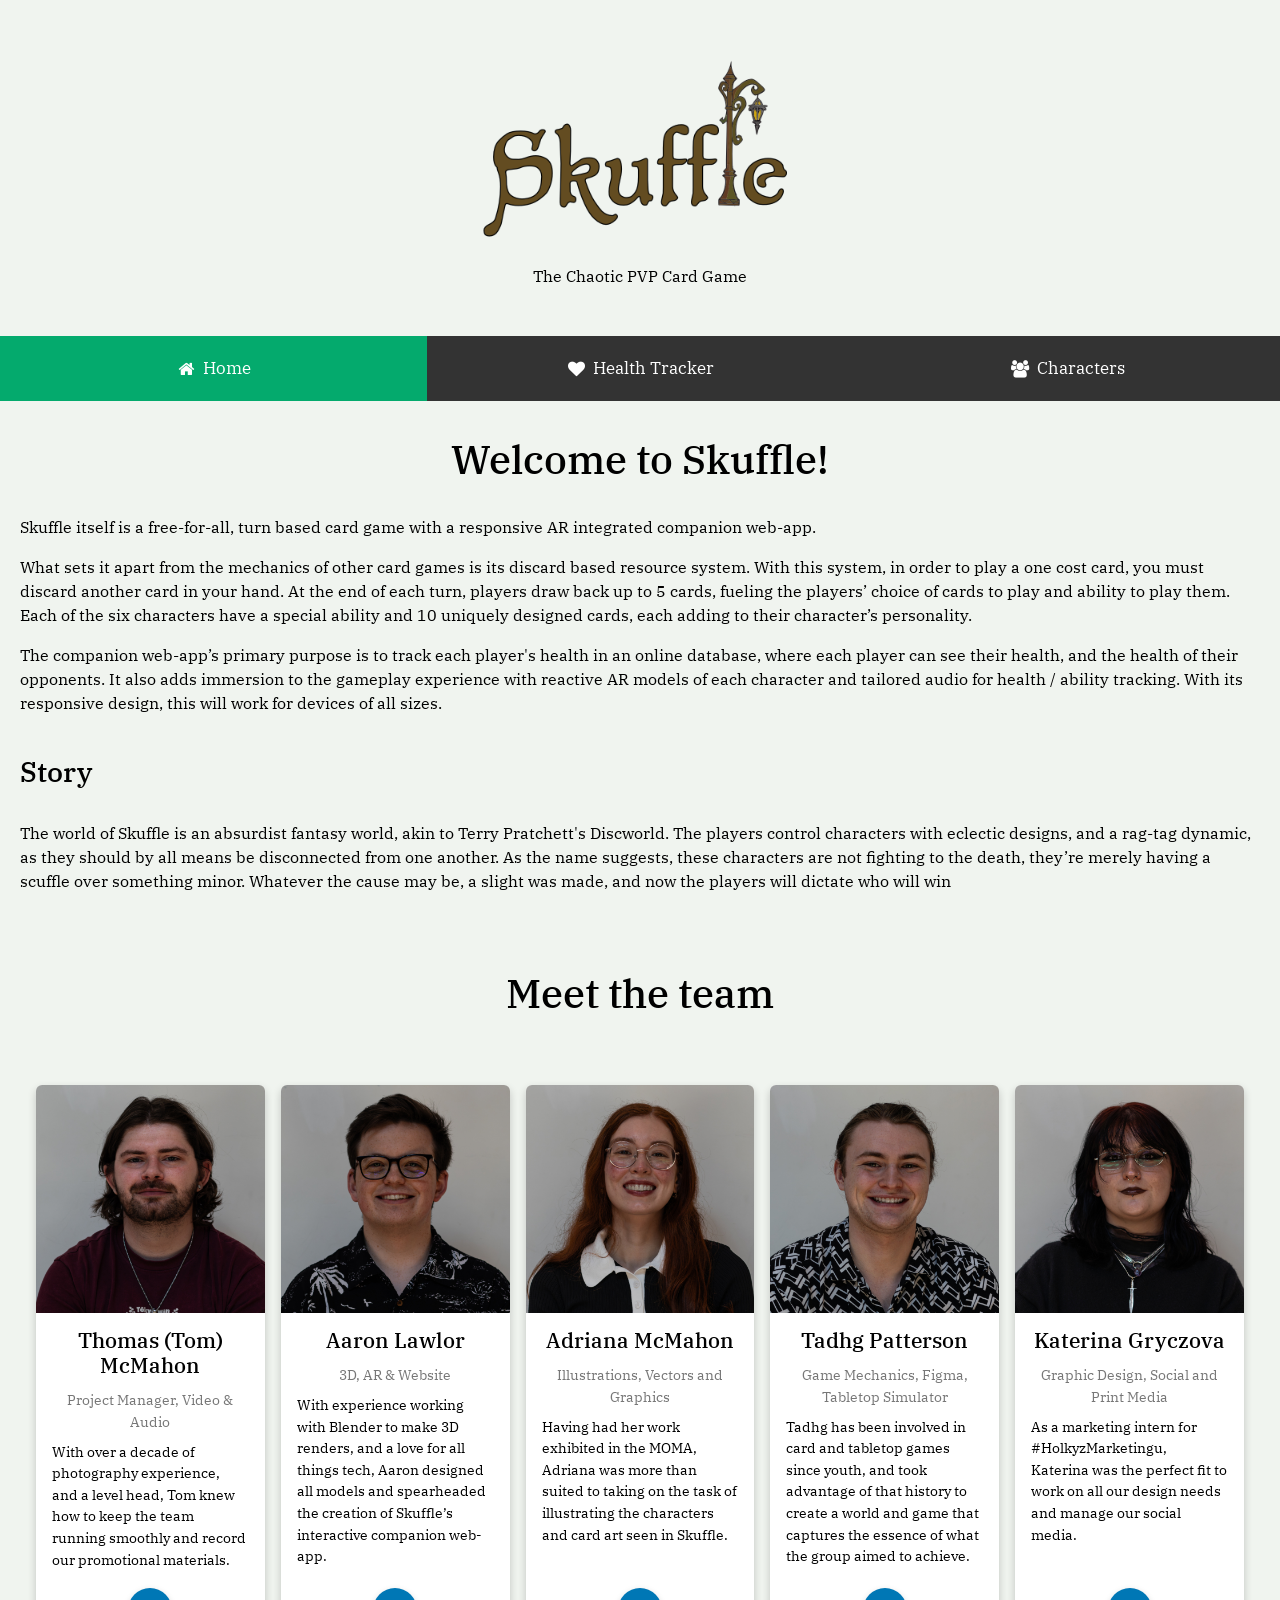
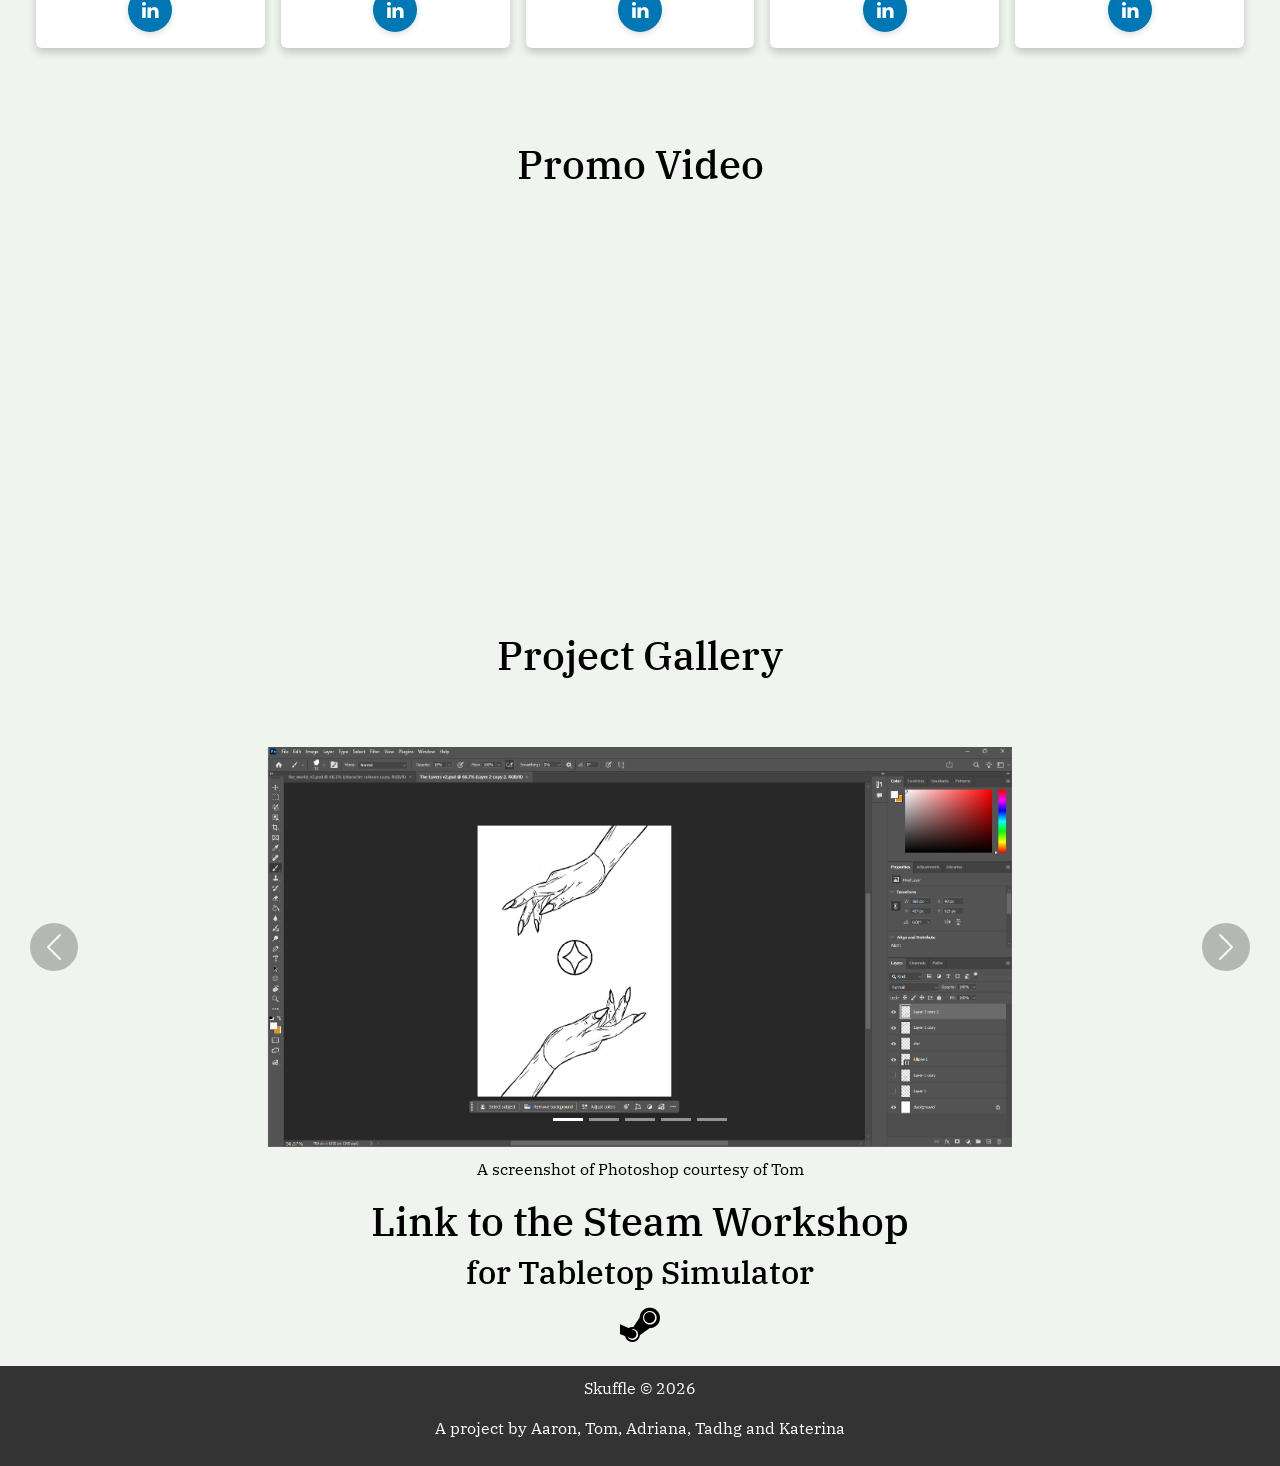
==== index.html @ 64c3c961 "Add files via upload fixed headshots url" ====
<!DOCTYPE html>
<html lang="en">
<head>
    <!-- Basic page setup and mobile responsiveness -->
    <meta charset="UTF-8">
    <meta name="viewport" content="width=device-width, initial-scale=1.0">
    <meta name="description" content="Skuffle is a chaotic PvP card game with AR integration and unique discard-based mechanics.">
    
    <title>Skuffle</title>
    
    <!-- Bootstrap CSS and JavaScript for layout, responsiveness, and carousel functionality -->
    <link href="https://cdn.jsdelivr.net/npm/bootstrap@5.3.3/dist/css/bootstrap.min.css" rel="stylesheet">
    <script src="https://cdn.jsdelivr.net/npm/bootstrap@5.3.3/dist/js/bootstrap.bundle.min.js"></script>

    <!-- Google Font used for the site -->
    <link href="https://fonts.googleapis.com/css2?family=IBM+Plex+Serif:ital,wght@0,100;0,200;0,300;0,400;0,500;0,600;0,700;1,100;1,200;1,300;1,400;1,500;1,600;1,700&display=swap" rel="stylesheet">
    
    <!-- Font Awesome icons used in the navigation and LinkedIn buttons -->
    <link rel="stylesheet" href="https://cdnjs.cloudflare.com/ajax/libs/font-awesome/4.7.0/css/font-awesome.min.css">

    <!-- Main custom stylesheet -->
    <link rel="stylesheet" href="style.css">

    <!-- Favicon and app icons -->
    <link rel="apple-touch-icon" sizes="180x180" href="/favicon/apple-touch-icon.png">
    <link rel="icon" type="image/png" sizes="32x32" href="/favicon/favicon-32x32.png">
    <link rel="icon" type="image/png" sizes="16x16" href="/favicon/favicon-16x16.png">
    <link rel="manifest" href="/site.webmanifest">
    
    <!-- This makes every link open in a new tab -->
    <base target="_blank">
</head>

<body>
    <!-- Header section containing the Skuffle logo and tagline -->
    <header class="py-5 header-bg text-black">
        <div class="container d-flex flex-column align-items-center text-center">
                <img src="img/LogoLowRes.png" alt="Skuffle logo" class="header-logo mb-3">
                    <p class="mb-0">The Chaotic PVP Card Game</p>
        </div>
    </header>

    <!-- Main navigation bar linking to the key pages of the site -->
    <div class="navbar">
        <a class="active" href="index.html" target="_self"><i class="fa fa-fw fa-home"></i><span class="nav-text"> Home</span></a>
        <a href="tracker.html" target="_self"><i class="fa fa-fw fa-heart"></i><span class="nav-text"> Health Tracker</span></a>
        <a href="characters.html" target="_self"><i class="fa fa-fw fa-users"></i><span class="nav-text"> Characters</span></a>
    </div>

<!-- Main page content wrapper -->
<div class="padd">
    <br>
    <h1 style="text-align: center;">Welcome to Skuffle!</h1>
<br>

<p>Skuffle itself is a free-for-all, turn based card game with a responsive AR integrated companion web-app.</p>
<p>What sets it apart from the mechanics of other card games is its discard based resource system. With this system, in order to play a one cost card, you must discard another card in your hand. At the end of each turn, players draw back up to 5 cards, fueling the players’ choice of cards to play and ability to play them. Each of the six characters have a special ability and 10 uniquely designed cards, each adding to their character’s personality.</p>
<p>The companion web-app’s primary purpose is to track each player's health in an online database, where each player can see their health, and the health of their opponents. It also adds immersion to the gameplay experience with reactive AR models of each character and tailored audio for health / ability tracking. With its responsive design, this will work for devices of all sizes.</p>
<br>
<h3>Story</h3><br>

<p>The world of Skuffle is an absurdist fantasy world, akin to Terry Pratchett's Discworld. 
The players control characters with eclectic designs, and a rag-tag dynamic, as they should by all means be disconnected from one another. As the name suggests, these characters are not fighting to the death, they’re merely having a scuffle over something minor. Whatever the cause may be, a slight was made, and now the players will dictate who will win
</p>

<div class="spacer_box"></div>

<!-- Meet the team section -->
<h1 style="text-align: center;">Meet the team</h1>

<div class="spacer_box"></div>

<div class="team-grid">
            <div class="cardteam">
                <img src="img/TomNew.jpg" alt="Photo of Tom">
                <div class="containerteam">
                    <h2>Thomas (Tom) McMahon</h2>
                    <p class="titleteam">Project Manager, Video & Audio</p>
                    <p class="team-description">With over a decade of photography experience, and a level head, Tom knew how to keep the team running smoothly and record our promotional materials.</p>
                    <div class="button-wrapper"><a href="https://www.linkedin.com/in/thomas-mcmahon-54738535b/" class="buttonteam" target="_blank" rel="noopener noreferrer"><i class="fa fa-linkedin"></i></a></div>                    
                </div>
            </div>

                <div class="cardteam">
                    <img src="img/AaronNew.jpg" alt="Photo of Aaron">
                    <div class="containerteam">
                        <h2>Aaron Lawlor</h2>
                        <p class="titleteam">3D, AR & Website</p>
                        <p class="team-description">With experience working with Blender to make 3D renders, and a love for all things tech, Aaron designed all models and spearheaded the creation of Skuffle’s interactive companion web-app.</p>
                        <div class="button-wrapper"><a href="https://www.linkedin.com/in/aaronlawlor/" class="buttonteam" target="_blank" rel="noopener noreferrer"><i class="fa fa-linkedin"></i></a></div>
                    </div>
                </div>

                <div class="cardteam">
                    <img src="img/AdrianaNew.jpg" alt="Photo of Adriana">
                    <div class="containerteam">
                        <h2>Adriana McMahon</h2>
                        <p class="titleteam">Illustrations, Vectors and Graphics</p>
                        <p class="team-description">Having had her work exhibited in the MOMA, Adriana was more than suited to taking on the task of illustrating the characters and card art seen in Skuffle.</p>
                        <div class="button-wrapper"><a href="https://www.linkedin.com/in/adriana-mcmahon-b2a321309/" class="buttonteam" target="_blank" rel="noopener noreferrer"><i class="fa fa-linkedin"></i></a></div>
                    </div>
                </div>

                    <div class="cardteam">
                        <img src="img/TadhgNew.jpg" alt="Photo of Tadhg">
                        <div class="containerteam">
                            <h2>Tadhg Patterson</h2>
                            <p class="titleteam">Game Mechanics, Figma, Tabletop Simulator</p>
                            <p class="team-description">Tadhg has been involved in card and tabletop games since youth, and took advantage of that history to create a world and game that captures the essence of what the group aimed to achieve.</p>
                            <div class="button-wrapper"><a href="https://www.linkedin.com/in/tadhg-patterson/" class="buttonteam" target="_blank" rel="noopener noreferrer"><i class="fa fa-linkedin"></i></a></div>        
                        </div>
                    </div>

                    <div class="cardteam">
                        <img src="img/KaterinaNew.jpg" alt="Photo of Katerina">
                        <div class="containerteam">
                            <h2>Katerina Gryczova</h2>
                            <p class="titleteam">Graphic Design, Social and Print Media</p>
                            <p class="team-description">As a marketing intern for #HolkyzMarketingu, Katerina was the perfect fit to work on all our design needs and manage our social media.</p>
                            <div class="button-wrapper"><a href="https://www.linkedin.com/in/katerinagryczova/" class="buttonteam" target="_blank" rel="noopener noreferrer"><i class="fa fa-linkedin"></i></a></div>    
                        </div>
                    </div>
                </div>
<div class="spacer_box"></div>
<h1 style="text-align: center;">Promo Video</h1>
<div class="spacer_box"></div>
<div class="video-wrapper">
    <iframe width="560" height="315" src="https://www.youtube.com/embed/u8B0Y6fZVw0?si=rB5fJbV__n7fFf4j" 
        title="YouTube video player" frameborder="0" 
        allow="accelerometer; autoplay; clipboard-write; encrypted-media; gyroscope; picture-in-picture; web-share" 
        referrerpolicy="strict-origin-when-cross-origin" allowfullscreen>
    </iframe>
</div>
<div class="spacer_box"></div>
<h1 style="text-align: center;">Project Gallery</h1>
<div class="spacer_box"></div>

<div id="demo" class="carousel slide" data-bs-ride="carousel">

    <div class="carousel-indicators">
        <button type="button" data-bs-target="#demo" data-bs-slide-to="0" class="active"></button>
        <button type="button" data-bs-target="#demo" data-bs-slide-to="1"></button>
        <button type="button" data-bs-target="#demo" data-bs-slide-to="2"></button>
        <button type="button" data-bs-target="#demo" data-bs-slide-to="3"></button>
        <button type="button" data-bs-target="#demo" data-bs-slide-to="4"></button>
    </div>

    <div class="carousel-inner">
        <div class="carousel-item active" data-caption="A screenshot of Photoshop courtesy of Tom">
            <img src="img/PhotoshopTom.png" alt="A screenshot of Photoshop courtesy of Tom" class="d-block w-100">
        </div>
    <div class="carousel-item" data-caption="A screenshot of Krita, the digital art software used by Adriana">
            <img src="img/KritaScreenshot.png" alt="A screenshot of Krita, the digital art software used by Adriana" class="d-block w-100">
        </div>
    <div class="carousel-item" data-caption="A screenshot of the Cowboy Blender model from Aaron">
            <img src="img/BlenderCowboy.png" alt="A screenshot of the Cowboy Blender model from Aaron" class="d-block w-100">
        </div>
    <div class="carousel-item" data-caption="A screenshot of Adobe Illustrator with some of Katerinas work">
        <img src="img/KaterinaIllustrator.png" alt="A screenshot of Adobe Illustrator with some of Katerinas work" class="d-block w-100">
    </div>
    <div class="carousel-item" data-caption="A screenshot of TableTop Simulator, the digital space for our card game. Tadhg">
        <img src="img/TableTopSim.png" alt="A screenshot of TableTop Simulator, the digital space for our card game. Tadhg" class="d-block w-100">
    </div>
</div>
<button class="carousel-control-prev" type="button" data-bs-target="#demo" data-bs-slide="prev">
    <span class="carousel-control-prev-icon"></span>
</button>
<button class="carousel-control-next" type="button" data-bs-target="#demo" data-bs-slide="next">
    <span class="carousel-control-next-icon"></span>
</button>
</div>
<p id="carousel-caption" style="text-align: center; margin-top: 10px;">A screenshot of Photoshop courtesy of Tom</p>

<h1 style="text-align: center;">Link to the Steam Workshop</h1>
<h2 style="text-align: center;">for Tabletop Simulator</h2>
<h1 style="text-align: center;"><a class="steam-link" href="https://steamcommunity.com/sharedfiles/filedetails/?id=3722144191" target="_blank" rel="noopener noreferrer"><i class="fa fa-steam" aria-hidden="true"></i></a></h1>
</div>

    <div class="footer_block">
        <p class="text-center" id="current_year"></p>
        <p class="text-center">A project by Aaron, Tom, Adriana, Tadhg and Katerina</p>
        </div>

 <script>
    // Automatically update copyright year
    document.getElementById("current_year").textContent =
    `Skuffle © ${new Date().getFullYear()}`;
        
        // Gets the Bootstrap carousel and the seperate caption paragraph underneath it 
        const carouselEl = document.getElementById('demo');
        const captionEl = document.getElementById('carousel-caption');

        // When carousel moves to a new slide, update caption text using the custom data-caption value from the incoming slide
        carouselEl.addEventListener('slide.bs.carousel', function (e) {
            const incoming = e.relatedTarget;
            captionEl.textContent = incoming.dataset.caption;
        });
    </script>
</body>
</html>
---- style.css ----
/*=====================
    Base & Body
    ===================== */
*,
*:before,
*:after {
  box-sizing: border-box;
}

/* Main body styling */
body {
  font-family: "IBM Plex Serif", serif;
  max-width: 100%;
  color: black;
  background-color: #f0f4ef;
  margin: 0;
  padding: 0;
}

/*=====================
    Header
    ===================== */

.header-bg {
  background-color: #f0f4ef;
}

.header-logo {
  max-height: 200px;
  width: auto;
  max-width: 100%;
}

/*=====================
      Navbar - Responsive
      ===================== */

.navbar {
  display: flex;
  width: 100%;
  background-color: #333333;
  padding: 0;
}

.navbar a {
  flex: 1;
  color: white;
  text-decoration: none;
  font-size: 17px;
  text-align: center;

  display: flex;
  align-items: center;
  justify-content: center;
  gap: 6px;

  min-height: 65px;
  padding: 0;
  transition: background-color 0.3s ease;
}

.navbar a:hover {
  background-color: #111111;
}

.navbar a.active {
  background-color: #04aa6d;
}

@media screen and (max-width: 500px) {
  .navbar a {
    flex: 1;
    display: flex;
    width: auto;
    padding: 0;
    font-size: 20px;
  }
  .navbar a .nav-text {
    display: none;
  }
}

/* =====================
    Image Gallery
    ===================== */
.carousel-item img {
  width: 100%;
  height: 400px;
  object-fit: contain;
}

.carousel-control-prev,
.carousel-control-next {
  width: 48px;
  height: 48px;
  top: 50%;
  transform: translateY(-50%);
  background-color: rgba(0, 0, 0, 0.5);
  border-radius: 50%;
}

.carousel-control-prev {
  left: 10px;
}

.carousel-control-next {
  right: 10px;
}

.spacer_box {
  width: 100%;
  height: 60px;
}

/* =====================
  Team Grid — Responsive
  ===================== */
.team-grid {
  display: grid;
  grid-template-columns: repeat(5, 1fr);
  gap: 16px;
  padding: 0 16px 32px;
}

@media screen and (max-width: 1100px) {
  .team-grid {
    grid-template-columns: repeat(3, 1fr);
  }
}

@media screen and (max-width: 700px) {
  .team-grid {
    grid-template-columns: repeat(2, 1fr);
  }
}

@media screen and (max-width: 480px) {
  .team-grid {
    grid-template-columns: 1fr;
  }
}

.cardteam {
  display: flex;
  flex-direction: column;

  background-color: #fff;
  border-radius: 6px;
  overflow: hidden;
  box-shadow: 0 4px 8px rgba(0, 0, 0, 0.2);
}

.cardteam:hover {
    transform: scale(1.02);
    transition: 0.5s;
}

.cardteam img {
  width: 100%;
  aspect-ratio: 1 / 1;
  object-fit: cover;
  display: block;
}

.containerteam {
  display: flex;
  flex-direction: column;
  flex-grow: 1;

  padding: 16px;
  text-align: center; /* keep names centered */
}

.containerteam h2 {
  font-size: clamp(1.1rem, 2vw, 1.3rem);
  margin-bottom: 6px;
  line-height: 1.2;
}

.titleteam {
  color: #777;
  font-size: 0.85rem;
  margin-bottom: 10px;
}

/* main description text */
.containerteam p {
  font-size: 0.9rem;
  line-height: 1.5;
  margin: 4px 0;
}

/* make description easier to read */
.containerteam p:nth-of-type(2),
.containerteam p:nth-of-type(3) {
  text-align: left;
}

.button-wrapper {
  margin-top: auto;
  padding-top: 14px;
  display: flex;
  justify-content: center;
}

.buttonteam {
  display: inline-flex;
  align-items: center;
  justify-content: center;

  width: 44px;
  height: 44px;
  padding: 0;

  background-color: #0077b5;
  color: white;
  text-decoration: none;
  border-radius: 50%;

  font-size: 1.2rem;
  transition: all 0.2s ease;
  box-shadow: 0 2px 6px rgba(0, 0, 0, 0.15);
}

.buttonteam:hover {
  background-color: #005582;
  color: white;
  transform: translateY(-2px);
  box-shadow: 0 4px 10px rgba(0, 0, 0, 0.2);
}

.buttonteam:active {
  transform: translateY(0);
  box-shadow: 0 2px 6px rgba(0, 0, 0, 0.15);
}

.buttonteam i {
  line-height: 1;
}
/*=====================
      Health Tracker Controls
      ===================== */
/*Player card styling*/
.player {
  border: 1px solid #ccc;
  padding: 15px;
  margin: 10px 20px;
  border-radius: 5px;
}
/*Container for health +HP Value-*/
.health-control {
  display: flex;
  align-items: center;
  gap: 15px;
  margin-top: 10px;
}
.special-control {
  display: flex;
  align-items: center;
  gap: 10px;
  margin-top: 10px;
}
.special-label {
  font-weight: bold;
}
.special-value {
  min-width: 30px;
  text-align: center;
  font-size: 18px;
}
.toggle-button {
  padding: 5px 15px;
  min-width: 100px;
}
/*Styling for + and -*/
button {
  width: 40px;
  height: 40px;
  font-size: 20px;
  cursor: pointer; /*show pointer cursor on hover*/
  font-weight: bold;
}
button:disabled {
  opacity: 0.4;
  cursor: not-allowed;
}
/*health number display*/
.health-value {
  font-size: 24px;
  font-weight: bold;
  min-width: 50px;
  text-align: center;
}
/*Text input for player name*/
input {
  padding: 12px 15px;
  font-size: 18px;
  border-radius: 4px;
  border: 1px solid #ccc;
  width: 250px; /* fixed width, change later for mobile */
}
.button-group {
  margin-top: 10px;
  display: flex;
  gap: 10px; /*space between buttons*/
}
/*The Add Player button*/
#add-player {
  padding: 12px 24px;
  font-size: 18px;
  background-color: darkgreen;
  color: white;
  border: none;
  cursor: pointer;
  border-radius: 4px;
  font-weight: 600;
  white-space: nowrap; /* prevent text from wrapping */
  margin: 0; /* reset default margin */
  width: 200px;
}
#ar {
  padding: 12px 24px;
  font-size: 18px;
  background-color: rgb(4, 175, 188);
  color: white;
  border: none;
  cursor: pointer;
  border-radius: 4px;
  font-weight: 600;
  white-space: nowrap; /* prevent text from wrapping */
  margin: 0; /* reset default margin */
  width: 200px;
}
#clear-all {
  padding: 12px 24px;
  font-size: 18px;
  background-color: #dc3545;
  color: white;
  border: none;
  cursor: pointer;
  border-radius: 4px;
  font-weight: 600;
  white-space: nowrap; /* prevent text from wrapping */
  margin: 0;
  width: 200px;
}
#clear-all:hover {
  background-color: #c82333;
}
/* Dropdown container */
.dropbtn {
  padding: 12px 24px;
  font-size: 18px;
  background-color: #007bff;
  color: white;
  border: none;
  cursor: pointer;
  border-radius: 4px;
  font-weight: 600;
  white-space: nowrap; /* prevent text from wrapping */
  margin: 0;
  width: 200px;
}
.dropdown {
  position: relative;
  display: inline-block;
}
.dropdown-content {
  display: none;
  position: absolute;
  background-color: #f9f9f9;
  min-width: 200px;
  box-shadow: 0px 8px 16px 0px rgba(0, 0, 0, 0.2);
  z-index: 1;
}
.dropdown-content a {
  color: black;
  padding: 12px 16px;
  text-decoration: none;
  display: block;
}
.dropdown-content a:hover {
  background-color: #f1f1f1;
}
.dropdown:hover .dropdown-content {
  display: block;
}
.dropdown:hover .dropbtn {
  background-color: #0056b3;
}

/* *, *:before, *:after {
    box-sizing: inherit;
  } */

.padd {
  padding: 10px 20px;
}

.video-wrapper {
  position: relative;
  width: 100%;
  max-width: 560px;
  margin: 0 auto;
  padding-bottom: min(315px, 56.25%);
  height: 0;
}

.video-wrapper iframe {
  position: absolute;
  top: 0;
  left: 0;
  width: 100%;
  height: 100%;
}
/*=====================
      Characters Page
      ===================== */
.character-layout {
  display: grid;
  grid-template-columns: 1fr 1fr;
  gap: 1.5rem;
  align-items: start;
  margin-top: 1.5rem;
}

.model-panel {
  display: flex;
  flex-direction: column;
  gap: 10px;
}

.model-panel iframe {
  width: 100%;
  aspect-ratio: 3 / 4;
  border: none;
  border-radius: 6px;
  display: block;
  height: 500px;
}
.char-stats {
  padding-left: 1.2rem;
  line-height: 1.8;
}
.ar-btn {
  display: inline-block;
  text-align: center;
  padding: 12px 24px;
  font-size: 18px;
  background-color: rgb(4, 175, 188);
  color: white;
  text-decoration: none;
  border-radius: 8px;
  font-weight: 700;
}

.ar-btn:hover {
  background-color: rgb(3, 140, 158);
}

.bio-panel {
  display: flex;
  flex-direction: column;
  gap: 1rem;
}

/* Gallery Nav */
.gallery-nav {
  display: flex;
  align-items: center;
  justify-content: space-between;
  margin-top: 1.5rem;
  padding-top: 1rem;
  border-top: 1px solid #ccc;
}

#dot-nav {
  display: flex;
  gap: 8px;
}

.dot {
  width: 10px;
  height: 10px;
  border-radius: 50%;
  background: #ccc;
  cursor: pointer;
  transition: background 0.15s;
}

.dot.active {
  background: #333;
}

/* stack on mobile */
@media screen and (max-width: 700px) {
  .character-layout {
    grid-template-columns: 1fr;
  }
}

.gallery-nav button {
  width: 44px;
  height: 44px;
  border: none;
  background: rgb(0, 0, 0);
  color: white;
  border-radius: 4px;
  font-size: 18px;
  cursor: pointer;
}

.gallery-nav button:hover {
  background: #454545;
}

.gallery-nav button:disabled {
  opacity: 0.3;
  cursor: default;
}

.footer_block {
  background-color: #333333;
  padding: 10px;
  display: block;
  margin-left: auto;
  margin-right: auto;
  width: 100%;
  color: white;
}

.steam-link {
  color: black;
  text-decoration: none;
}

.steam-link:hover,
.steam-link:focus,
.steam-link:active {
  color: black;
  text-decoration: none;
}

/* =====================
    IBM Plex Serif Variants
    ===================== */
.ibm-plex-serif-thin {
  font-family: "IBM Plex Serif", serif;
  font-weight: 100;
  font-style: normal;
}
.ibm-plex-serif-extralight {
  font-family: "IBM Plex Serif", serif;
  font-weight: 200;
  font-style: normal;
}
.ibm-plex-serif-light {
  font-family: "IBM Plex Serif", serif;
  font-weight: 300;
  font-style: normal;
}
.ibm-plex-serif-regular {
  font-family: "IBM Plex Serif", serif;
  font-weight: 400;
  font-style: normal;
}
.ibm-plex-serif-medium {
  font-family: "IBM Plex Serif", serif;
  font-weight: 500;
  font-style: normal;
}
.ibm-plex-serif-semibold {
  font-family: "IBM Plex Serif", serif;
  font-weight: 600;
  font-style: normal;
}
.ibm-plex-serif-bold {
  font-family: "IBM Plex Serif", serif;
  font-weight: 700;
  font-style: normal;
}

.ibm-plex-serif-thin-italic {
  font-family: "IBM Plex Serif", serif;
  font-weight: 100;
  font-style: italic;
}
.ibm-plex-serif-extralight-italic {
  font-family: "IBM Plex Serif", serif;
  font-weight: 200;
  font-style: italic;
}
.ibm-plex-serif-light-italic {
  font-family: "IBM Plex Serif", serif;
  font-weight: 300;
  font-style: italic;
}
.ibm-plex-serif-regular-italic {
  font-family: "IBM Plex Serif", serif;
  font-weight: 400;
  font-style: italic;
}
.ibm-plex-serif-medium-italic {
  font-family: "IBM Plex Serif", serif;
  font-weight: 500;
  font-style: italic;
}
.ibm-plex-serif-semibold-italic {
  font-family: "IBM Plex Serif", serif;
  font-weight: 600;
  font-style: italic;
}
.ibm-plex-serif-bold-italic {
  font-family: "IBM Plex Serif", serif;
  font-weight: 700;
  font-style: italic;
}
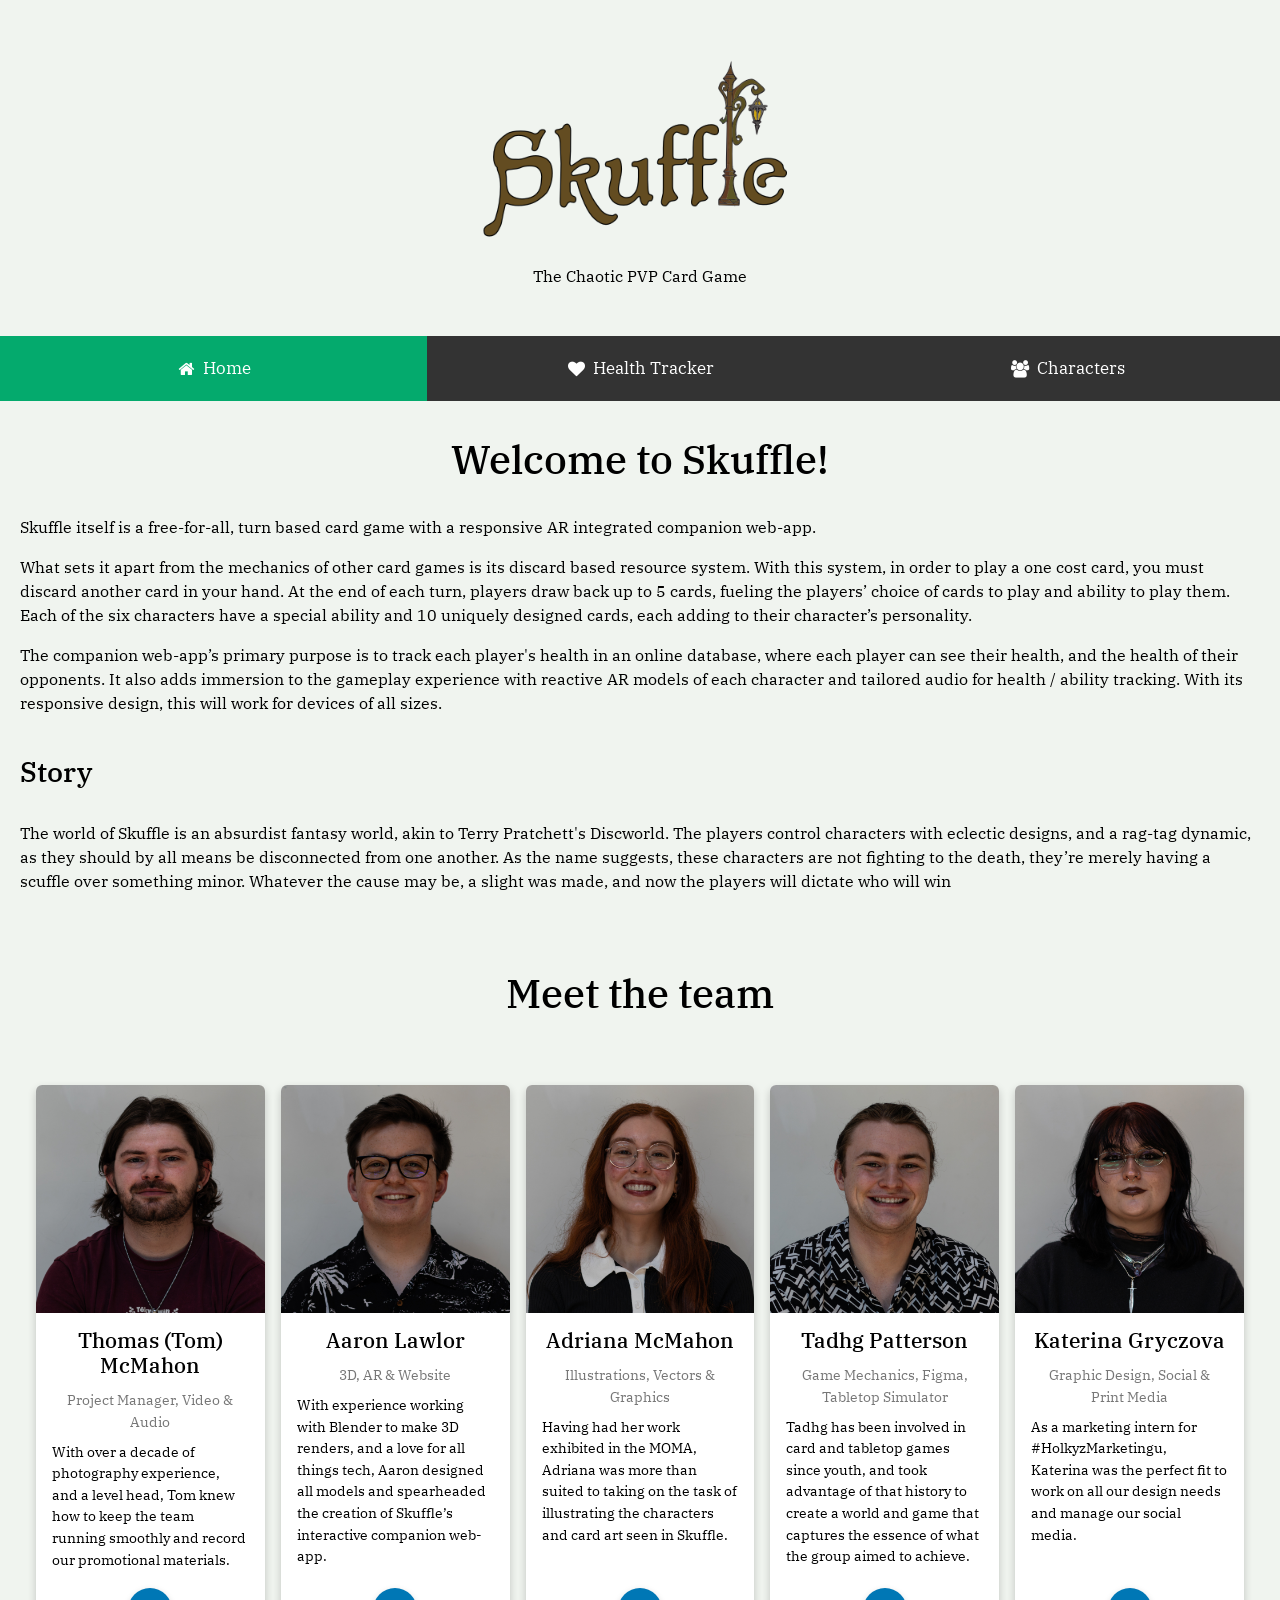
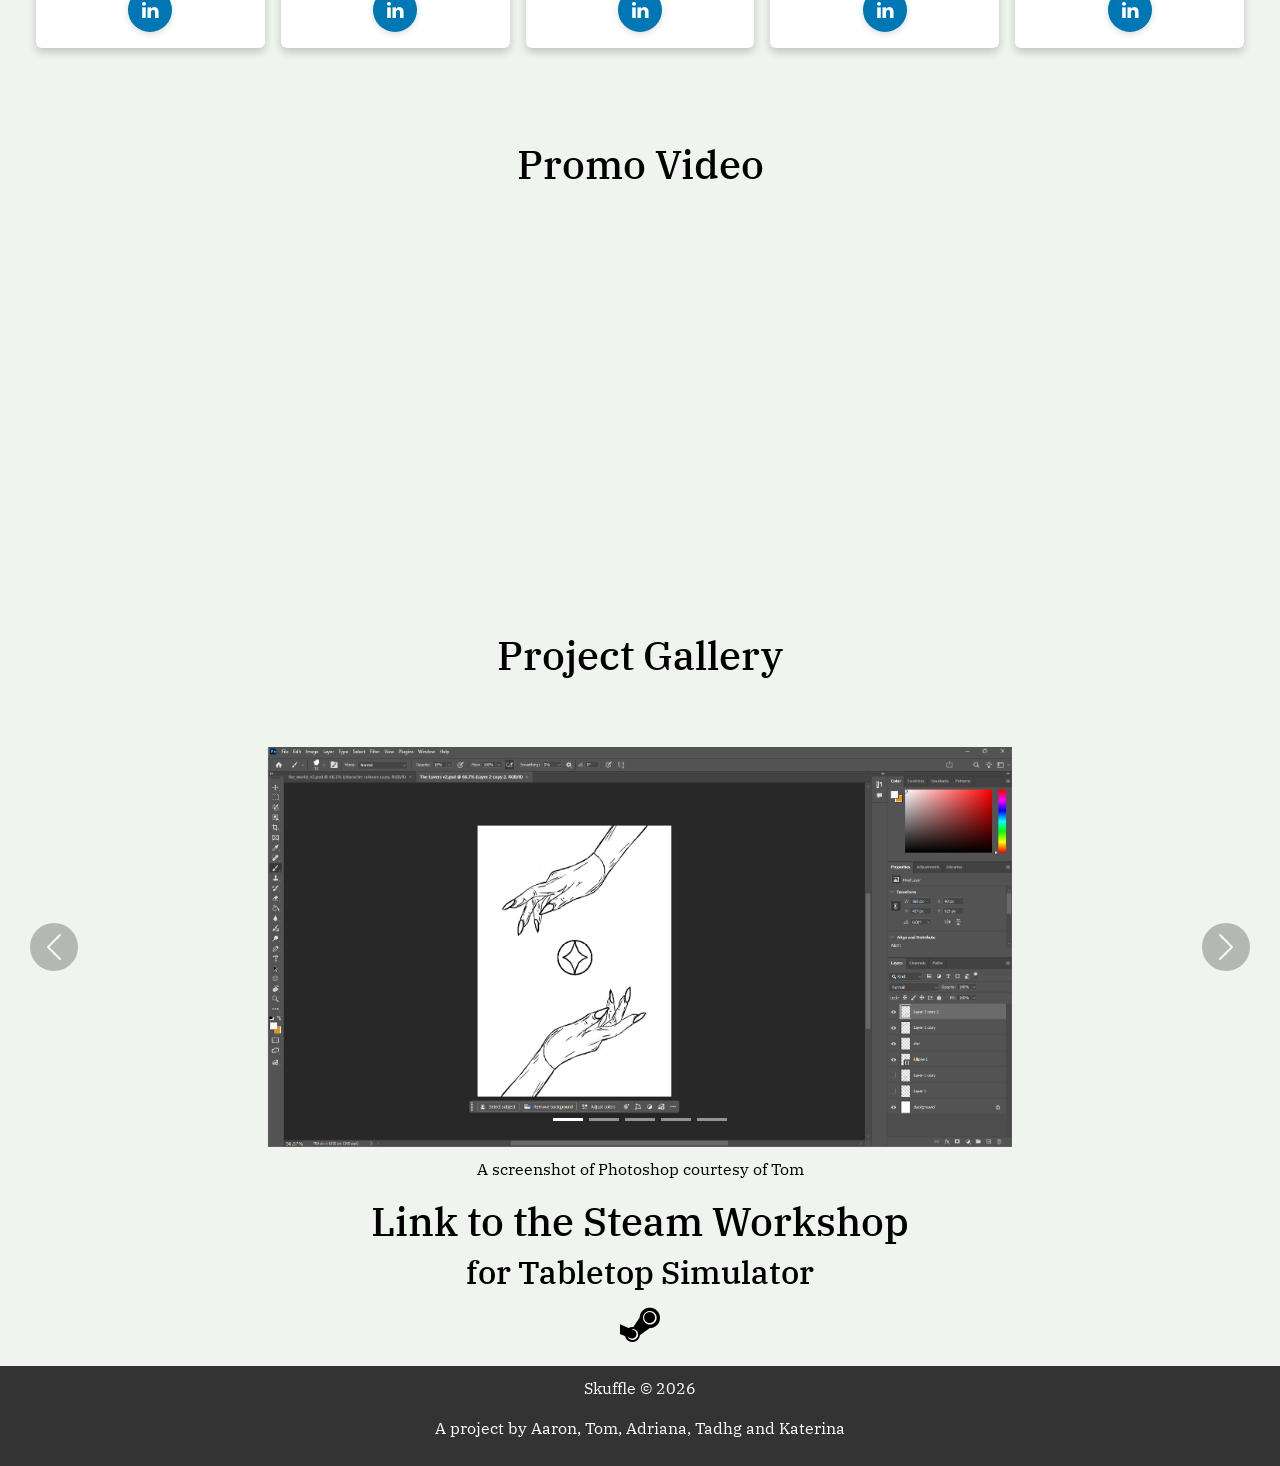
==== commit 0afd06f1: "Add files via upload updated headshots name and alt text, also changed and to & for the team portion" ====
--- a/index.html
+++ b/index.html
@@ -72,7 +72,7 @@
 
 <div class="team-grid">
             <div class="cardteam">
-                <img src="img/TomNew.jpg" alt="Photo of Tom">
+                <img src="img/TomHeadshotTom.jpg" alt="Photo of Tom, taken by Tom">
                 <div class="containerteam">
                     <h2>Thomas (Tom) McMahon</h2>
                     <p class="titleteam">Project Manager, Video & Audio</p>
@@ -82,7 +82,7 @@
             </div>
 
                 <div class="cardteam">
-                    <img src="img/AaronNew.jpg" alt="Photo of Aaron">
+                    <img src="img/AaronHeadshotTom.jpg" alt="Photo of Aaron, taken by Tom">
                     <div class="containerteam">
                         <h2>Aaron Lawlor</h2>
                         <p class="titleteam">3D, AR & Website</p>
@@ -92,17 +92,17 @@
                 </div>
 
                 <div class="cardteam">
-                    <img src="img/AdrianaNew.jpg" alt="Photo of Adriana">
+                    <img src="img/AdrianaHeadshotTom.jpg" alt="Photo of Adriana, taken by Tom">
                     <div class="containerteam">
                         <h2>Adriana McMahon</h2>
-                        <p class="titleteam">Illustrations, Vectors and Graphics</p>
+                        <p class="titleteam">Illustrations, Vectors & Graphics</p>
                         <p class="team-description">Having had her work exhibited in the MOMA, Adriana was more than suited to taking on the task of illustrating the characters and card art seen in Skuffle.</p>
                         <div class="button-wrapper"><a href="https://www.linkedin.com/in/adriana-mcmahon-b2a321309/" class="buttonteam" target="_blank" rel="noopener noreferrer"><i class="fa fa-linkedin"></i></a></div>
                     </div>
                 </div>
 
                     <div class="cardteam">
-                        <img src="img/TadhgNew.jpg" alt="Photo of Tadhg">
+                        <img src="img/TadhgHeadshotTom.jpg" alt="Photo of Tadhg, taken by Tom">
                         <div class="containerteam">
                             <h2>Tadhg Patterson</h2>
                             <p class="titleteam">Game Mechanics, Figma, Tabletop Simulator</p>
@@ -112,10 +112,10 @@
                     </div>
 
                     <div class="cardteam">
-                        <img src="img/KaterinaNew.jpg" alt="Photo of Katerina">
+                        <img src="img/KaterinaHeadshotTom.jpg" alt="Photo of Katerina, taken by Tom">
                         <div class="containerteam">
                             <h2>Katerina Gryczova</h2>
-                            <p class="titleteam">Graphic Design, Social and Print Media</p>
+                            <p class="titleteam">Graphic Design, Social & Print Media</p>
                             <p class="team-description">As a marketing intern for #HolkyzMarketingu, Katerina was the perfect fit to work on all our design needs and manage our social media.</p>
                             <div class="button-wrapper"><a href="https://www.linkedin.com/in/katerinagryczova/" class="buttonteam" target="_blank" rel="noopener noreferrer"><i class="fa fa-linkedin"></i></a></div>    
                         </div>
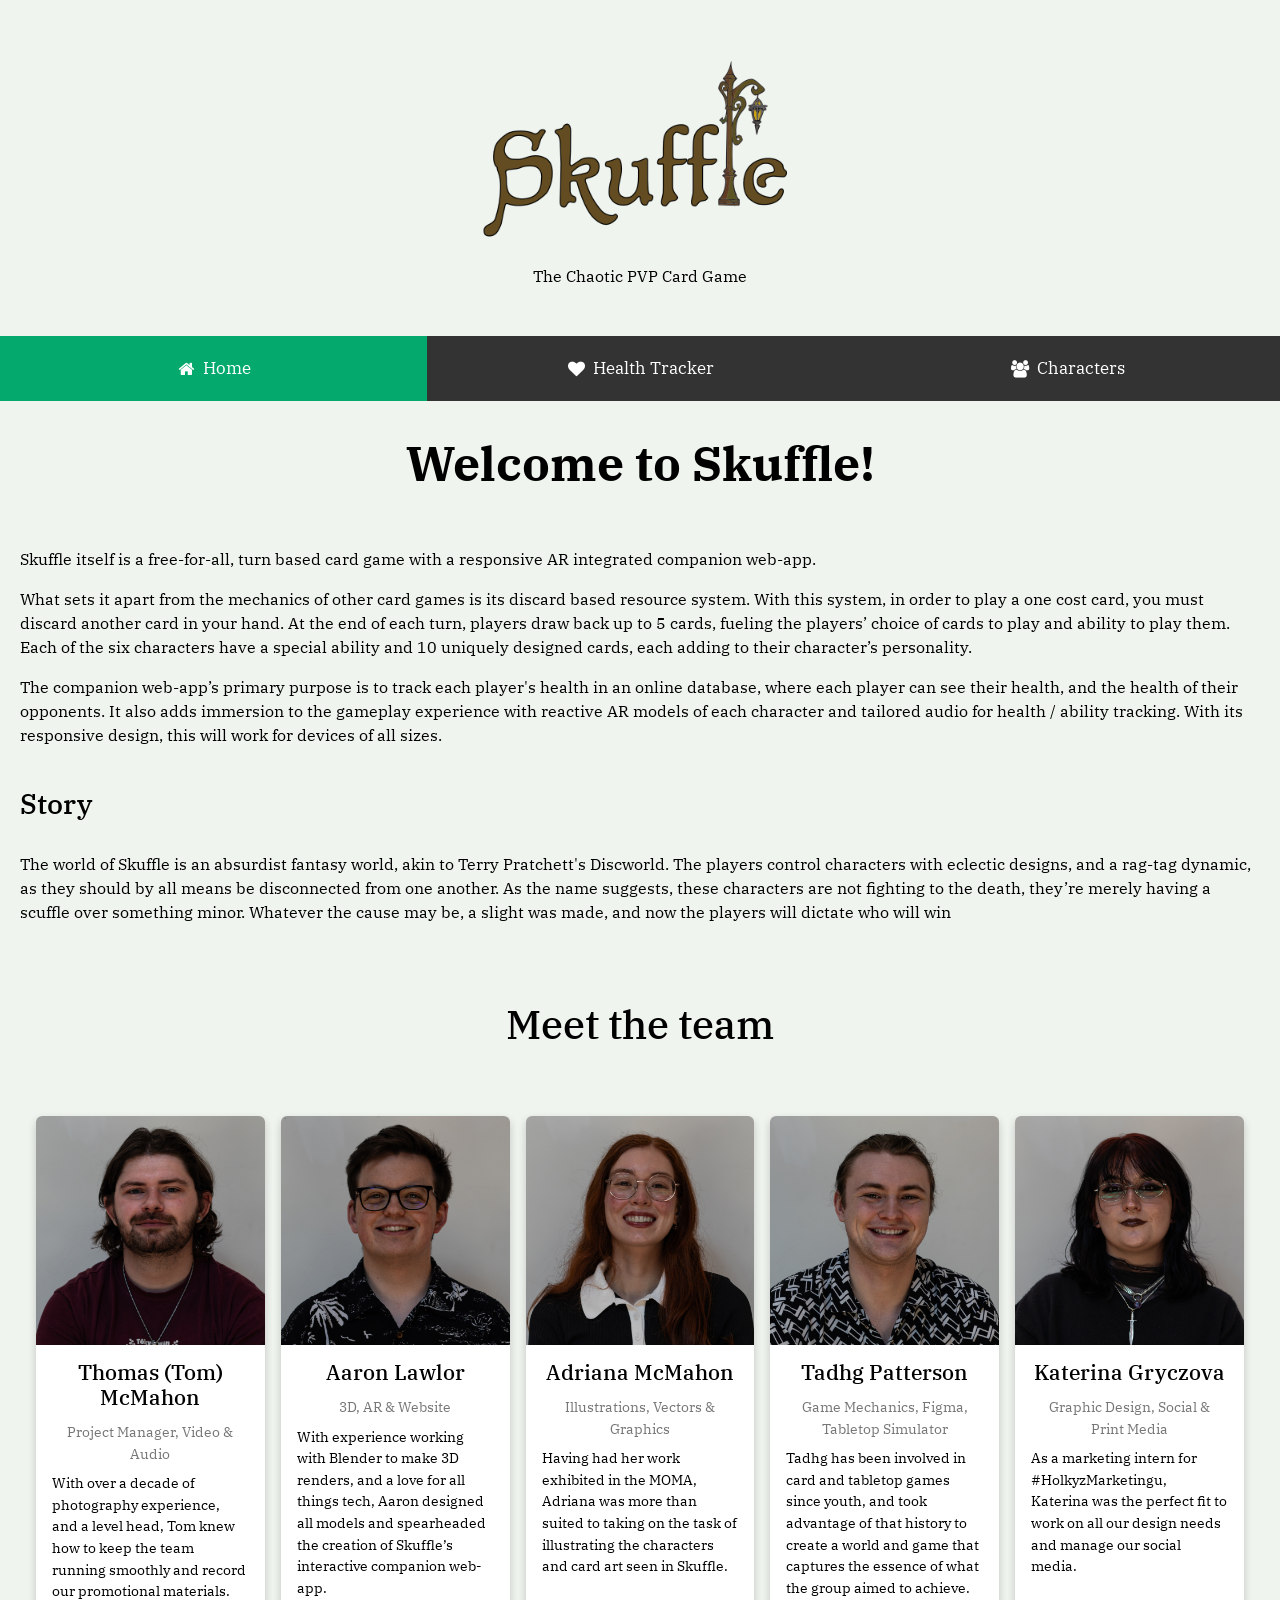
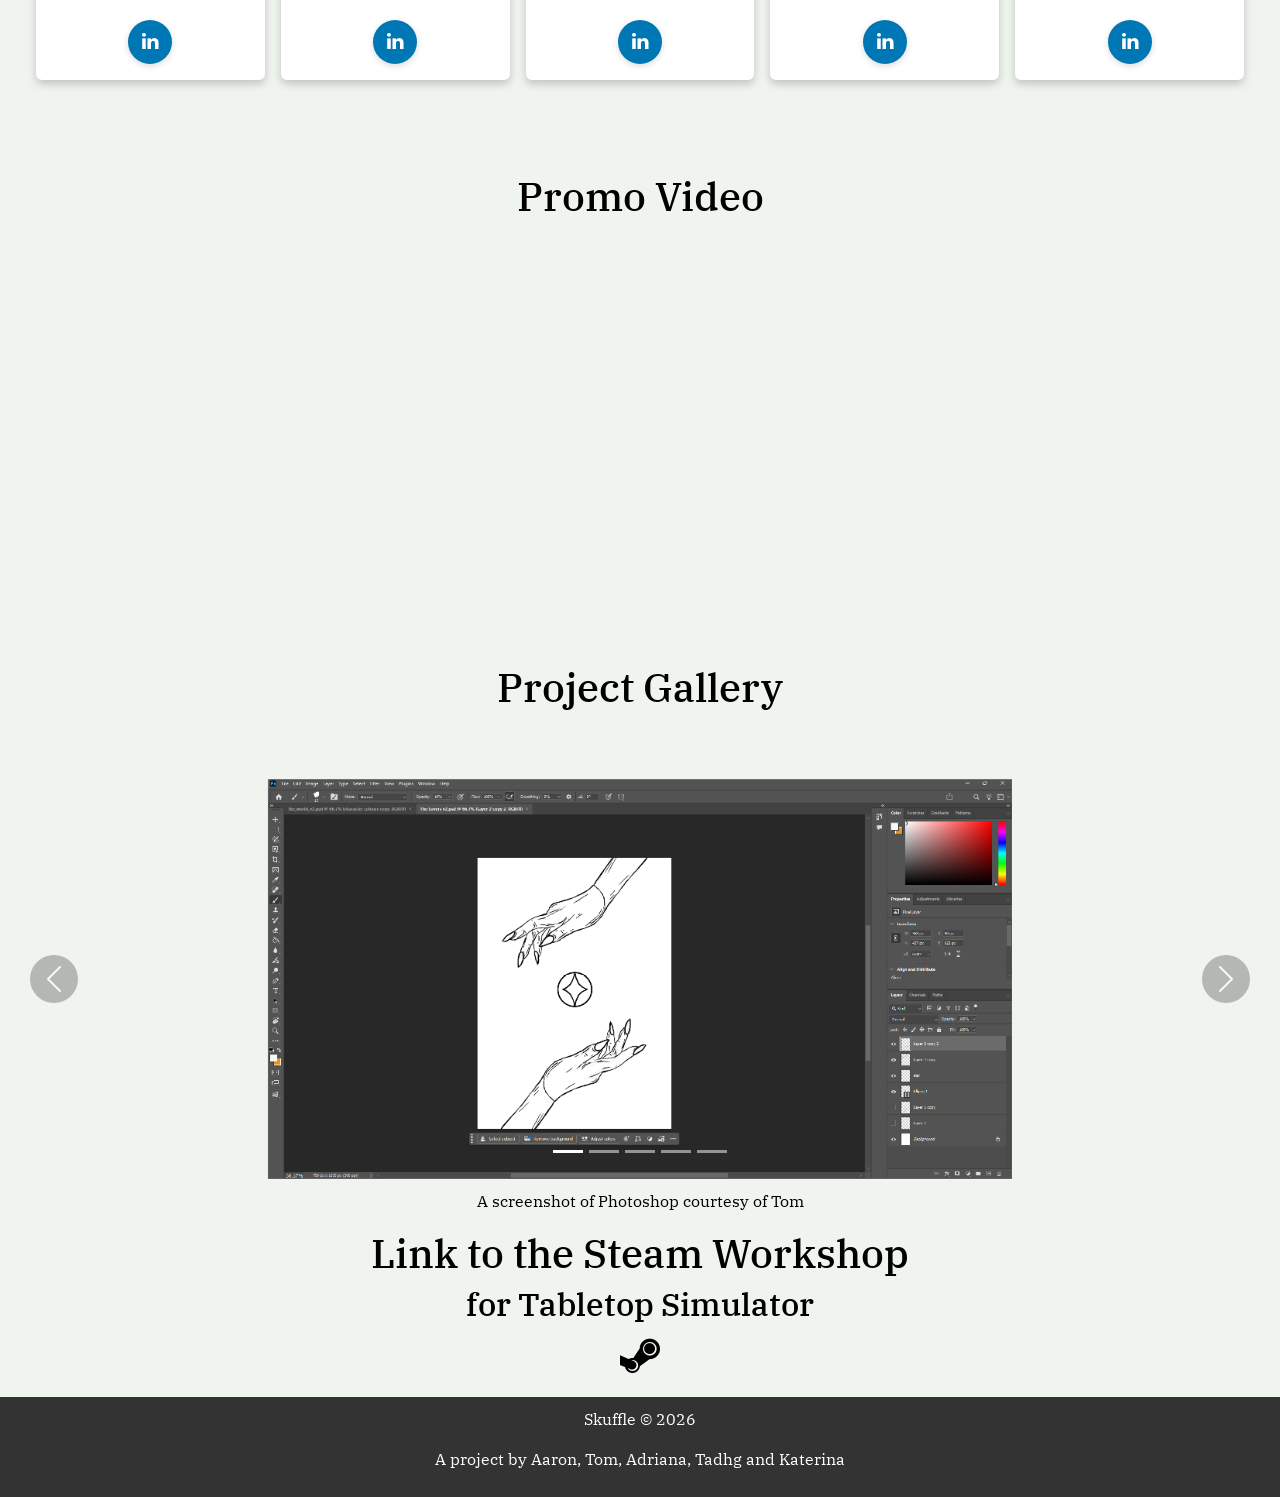
==== commit c25743ee: "Add files via upload added some styling and images to the character bios, and fixed the ar disclaime" ====
--- a/index.html
+++ b/index.html
@@ -1,200 +1,397 @@
-<!DOCTYPE html>
+<!doctype html>
 <html lang="en">
-<head>
+  <head>
     <!-- Basic page setup and mobile responsiveness -->
-    <meta charset="UTF-8">
-    <meta name="viewport" content="width=device-width, initial-scale=1.0">
-    <meta name="description" content="Skuffle is a chaotic PvP card game with AR integration and unique discard-based mechanics.">
-    
+    <meta charset="UTF-8" />
+    <meta name="viewport" content="width=device-width, initial-scale=1.0" />
+    <meta
+      name="description"
+      content="Skuffle is a chaotic PvP card game with AR integration and unique discard-based mechanics." />
+
     <title>Skuffle</title>
-    
+
     <!-- Bootstrap CSS and JavaScript for layout, responsiveness, and carousel functionality -->
-    <link href="https://cdn.jsdelivr.net/npm/bootstrap@5.3.3/dist/css/bootstrap.min.css" rel="stylesheet">
+    <link
+      href="https://cdn.jsdelivr.net/npm/bootstrap@5.3.3/dist/css/bootstrap.min.css"
+      rel="stylesheet" />
     <script src="https://cdn.jsdelivr.net/npm/bootstrap@5.3.3/dist/js/bootstrap.bundle.min.js"></script>
 
     <!-- Google Font used for the site -->
-    <link href="https://fonts.googleapis.com/css2?family=IBM+Plex+Serif:ital,wght@0,100;0,200;0,300;0,400;0,500;0,600;0,700;1,100;1,200;1,300;1,400;1,500;1,600;1,700&display=swap" rel="stylesheet">
-    
+    <link
+      href="https://fonts.googleapis.com/css2?family=IBM+Plex+Serif:ital,wght@0,100;0,200;0,300;0,400;0,500;0,600;0,700;1,100;1,200;1,300;1,400;1,500;1,600;1,700&display=swap"
+      rel="stylesheet" />
+
     <!-- Font Awesome icons used in the navigation and LinkedIn buttons -->
-    <link rel="stylesheet" href="https://cdnjs.cloudflare.com/ajax/libs/font-awesome/4.7.0/css/font-awesome.min.css">
+    <link
+      rel="stylesheet"
+      href="https://cdnjs.cloudflare.com/ajax/libs/font-awesome/4.7.0/css/font-awesome.min.css" />
 
     <!-- Main custom stylesheet -->
-    <link rel="stylesheet" href="style.css">
+    <link rel="stylesheet" href="style.css" />
 
     <!-- Favicon and app icons -->
-    <link rel="apple-touch-icon" sizes="180x180" href="/favicon/apple-touch-icon.png">
-    <link rel="icon" type="image/png" sizes="32x32" href="/favicon/favicon-32x32.png">
-    <link rel="icon" type="image/png" sizes="16x16" href="/favicon/favicon-16x16.png">
-    <link rel="manifest" href="/site.webmanifest">
-    
+    <link
+      rel="apple-touch-icon"
+      sizes="180x180"
+      href="/favicon/apple-touch-icon.png" />
+    <link
+      rel="icon"
+      type="image/png"
+      sizes="32x32"
+      href="/favicon/favicon-32x32.png" />
+    <link
+      rel="icon"
+      type="image/png"
+      sizes="16x16"
+      href="/favicon/favicon-16x16.png" />
+    <link rel="manifest" href="/site.webmanifest" />
+
     <!-- This makes every link open in a new tab -->
-    <base target="_blank">
-</head>
-
-<body>
+    <base target="_blank" />
+  </head>
+
+  <body>
     <!-- Header section containing the Skuffle logo and tagline -->
     <header class="py-5 header-bg text-black">
-        <div class="container d-flex flex-column align-items-center text-center">
-                <img src="img/LogoLowRes.png" alt="Skuffle logo" class="header-logo mb-3">
-                    <p class="mb-0">The Chaotic PVP Card Game</p>
-        </div>
+      <div class="container d-flex flex-column align-items-center text-center">
+        <img
+          src="img/LogoLowRes.png"
+          alt="Skuffle logo"
+          class="header-logo mb-3" />
+        <p class="mb-0">The Chaotic PVP Card Game</p>
+      </div>
     </header>
 
     <!-- Main navigation bar linking to the key pages of the site -->
     <div class="navbar">
-        <a class="active" href="index.html" target="_self"><i class="fa fa-fw fa-home"></i><span class="nav-text"> Home</span></a>
-        <a href="tracker.html" target="_self"><i class="fa fa-fw fa-heart"></i><span class="nav-text"> Health Tracker</span></a>
-        <a href="characters.html" target="_self"><i class="fa fa-fw fa-users"></i><span class="nav-text"> Characters</span></a>
+      <a class="active" href="index.html" target="_self"
+        ><i class="fa fa-fw fa-home"></i><span class="nav-text"> Home</span></a
+      >
+      <a href="tracker.html" target="_self"
+        ><i class="fa fa-fw fa-heart"></i
+        ><span class="nav-text"> Health Tracker</span></a
+      >
+      <a href="characters.html" target="_self"
+        ><i class="fa fa-fw fa-users"></i
+        ><span class="nav-text"> Characters</span></a
+      >
     </div>
 
-<!-- Main page content wrapper -->
-<div class="padd">
-    <br>
-    <h1 style="text-align: center;">Welcome to Skuffle!</h1>
-<br>
-
-<p>Skuffle itself is a free-for-all, turn based card game with a responsive AR integrated companion web-app.</p>
-<p>What sets it apart from the mechanics of other card games is its discard based resource system. With this system, in order to play a one cost card, you must discard another card in your hand. At the end of each turn, players draw back up to 5 cards, fueling the players’ choice of cards to play and ability to play them. Each of the six characters have a special ability and 10 uniquely designed cards, each adding to their character’s personality.</p>
-<p>The companion web-app’s primary purpose is to track each player's health in an online database, where each player can see their health, and the health of their opponents. It also adds immersion to the gameplay experience with reactive AR models of each character and tailored audio for health / ability tracking. With its responsive design, this will work for devices of all sizes.</p>
-<br>
-<h3>Story</h3><br>
-
-<p>The world of Skuffle is an absurdist fantasy world, akin to Terry Pratchett's Discworld. 
-The players control characters with eclectic designs, and a rag-tag dynamic, as they should by all means be disconnected from one another. As the name suggests, these characters are not fighting to the death, they’re merely having a scuffle over something minor. Whatever the cause may be, a slight was made, and now the players will dictate who will win
-</p>
-
-<div class="spacer_box"></div>
-
-<!-- Meet the team section -->
-<h1 style="text-align: center;">Meet the team</h1>
-
-<div class="spacer_box"></div>
-
-<div class="team-grid">
-            <div class="cardteam">
-                <img src="img/TomHeadshotTom.jpg" alt="Photo of Tom, taken by Tom">
-                <div class="containerteam">
-                    <h2>Thomas (Tom) McMahon</h2>
-                    <p class="titleteam">Project Manager, Video & Audio</p>
-                    <p class="team-description">With over a decade of photography experience, and a level head, Tom knew how to keep the team running smoothly and record our promotional materials.</p>
-                    <div class="button-wrapper"><a href="https://www.linkedin.com/in/thomas-mcmahon-54738535b/" class="buttonteam" target="_blank" rel="noopener noreferrer"><i class="fa fa-linkedin"></i></a></div>                    
-                </div>
-            </div>
-
-                <div class="cardteam">
-                    <img src="img/AaronHeadshotTom.jpg" alt="Photo of Aaron, taken by Tom">
-                    <div class="containerteam">
-                        <h2>Aaron Lawlor</h2>
-                        <p class="titleteam">3D, AR & Website</p>
-                        <p class="team-description">With experience working with Blender to make 3D renders, and a love for all things tech, Aaron designed all models and spearheaded the creation of Skuffle’s interactive companion web-app.</p>
-                        <div class="button-wrapper"><a href="https://www.linkedin.com/in/aaronlawlor/" class="buttonteam" target="_blank" rel="noopener noreferrer"><i class="fa fa-linkedin"></i></a></div>
-                    </div>
-                </div>
-
-                <div class="cardteam">
-                    <img src="img/AdrianaHeadshotTom.jpg" alt="Photo of Adriana, taken by Tom">
-                    <div class="containerteam">
-                        <h2>Adriana McMahon</h2>
-                        <p class="titleteam">Illustrations, Vectors & Graphics</p>
-                        <p class="team-description">Having had her work exhibited in the MOMA, Adriana was more than suited to taking on the task of illustrating the characters and card art seen in Skuffle.</p>
-                        <div class="button-wrapper"><a href="https://www.linkedin.com/in/adriana-mcmahon-b2a321309/" class="buttonteam" target="_blank" rel="noopener noreferrer"><i class="fa fa-linkedin"></i></a></div>
-                    </div>
-                </div>
-
-                    <div class="cardteam">
-                        <img src="img/TadhgHeadshotTom.jpg" alt="Photo of Tadhg, taken by Tom">
-                        <div class="containerteam">
-                            <h2>Tadhg Patterson</h2>
-                            <p class="titleteam">Game Mechanics, Figma, Tabletop Simulator</p>
-                            <p class="team-description">Tadhg has been involved in card and tabletop games since youth, and took advantage of that history to create a world and game that captures the essence of what the group aimed to achieve.</p>
-                            <div class="button-wrapper"><a href="https://www.linkedin.com/in/tadhg-patterson/" class="buttonteam" target="_blank" rel="noopener noreferrer"><i class="fa fa-linkedin"></i></a></div>        
-                        </div>
-                    </div>
-
-                    <div class="cardteam">
-                        <img src="img/KaterinaHeadshotTom.jpg" alt="Photo of Katerina, taken by Tom">
-                        <div class="containerteam">
-                            <h2>Katerina Gryczova</h2>
-                            <p class="titleteam">Graphic Design, Social & Print Media</p>
-                            <p class="team-description">As a marketing intern for #HolkyzMarketingu, Katerina was the perfect fit to work on all our design needs and manage our social media.</p>
-                            <div class="button-wrapper"><a href="https://www.linkedin.com/in/katerinagryczova/" class="buttonteam" target="_blank" rel="noopener noreferrer"><i class="fa fa-linkedin"></i></a></div>    
-                        </div>
-                    </div>
-                </div>
-<div class="spacer_box"></div>
-<h1 style="text-align: center;">Promo Video</h1>
-<div class="spacer_box"></div>
-<div class="video-wrapper">
-    <iframe width="560" height="315" src="https://www.youtube.com/embed/u8B0Y6fZVw0?si=rB5fJbV__n7fFf4j" 
-        title="YouTube video player" frameborder="0" 
-        allow="accelerometer; autoplay; clipboard-write; encrypted-media; gyroscope; picture-in-picture; web-share" 
-        referrerpolicy="strict-origin-when-cross-origin" allowfullscreen>
-    </iframe>
-</div>
-<div class="spacer_box"></div>
-<h1 style="text-align: center;">Project Gallery</h1>
-<div class="spacer_box"></div>
-
-<div id="demo" class="carousel slide" data-bs-ride="carousel">
-
-    <div class="carousel-indicators">
-        <button type="button" data-bs-target="#demo" data-bs-slide-to="0" class="active"></button>
-        <button type="button" data-bs-target="#demo" data-bs-slide-to="1"></button>
-        <button type="button" data-bs-target="#demo" data-bs-slide-to="2"></button>
-        <button type="button" data-bs-target="#demo" data-bs-slide-to="3"></button>
-        <button type="button" data-bs-target="#demo" data-bs-slide-to="4"></button>
+    <!-- Main page content wrapper -->
+    <div class="padd">
+      <br />
+      <h1 class="tracker-title">Welcome to Skuffle!</h1>
+      <br />
+
+      <p>
+        Skuffle itself is a free-for-all, turn based card game with a responsive
+        AR integrated companion web-app.
+      </p>
+      <p>
+        What sets it apart from the mechanics of other card games is its discard
+        based resource system. With this system, in order to play a one cost
+        card, you must discard another card in your hand. At the end of each
+        turn, players draw back up to 5 cards, fueling the players’ choice of
+        cards to play and ability to play them. Each of the six characters have
+        a special ability and 10 uniquely designed cards, each adding to their
+        character’s personality.
+      </p>
+      <p>
+        The companion web-app’s primary purpose is to track each player's health
+        in an online database, where each player can see their health, and the
+        health of their opponents. It also adds immersion to the gameplay
+        experience with reactive AR models of each character and tailored audio
+        for health / ability tracking. With its responsive design, this will
+        work for devices of all sizes.
+      </p>
+      <br />
+      <h3>Story</h3>
+      <br />
+
+      <p>
+        The world of Skuffle is an absurdist fantasy world, akin to Terry
+        Pratchett's Discworld. The players control characters with eclectic
+        designs, and a rag-tag dynamic, as they should by all means be
+        disconnected from one another. As the name suggests, these characters
+        are not fighting to the death, they’re merely having a scuffle over
+        something minor. Whatever the cause may be, a slight was made, and now
+        the players will dictate who will win
+      </p>
+
+      <div class="spacer_box"></div>
+
+      <!-- Meet the team section -->
+      <h1 style="text-align: center">Meet the team</h1>
+
+      <div class="spacer_box"></div>
+
+      <div class="team-grid">
+        <div class="cardteam">
+          <img src="img/TomHeadshotTom.jpg" alt="Photo of Tom, taken by Tom" />
+          <div class="containerteam">
+            <h2>Thomas (Tom) McMahon</h2>
+            <p class="titleteam">Project Manager, Video & Audio</p>
+            <p class="team-description">
+              With over a decade of photography experience, and a level head,
+              Tom knew how to keep the team running smoothly and record our
+              promotional materials.
+            </p>
+            <div class="button-wrapper">
+              <a
+                href="https://www.linkedin.com/in/thomas-mcmahon-54738535b/"
+                class="buttonteam"
+                target="_blank"
+                rel="noopener noreferrer"
+                ><i class="fa fa-linkedin"></i
+              ></a>
+            </div>
+          </div>
+        </div>
+
+        <div class="cardteam">
+          <img
+            src="img/AaronHeadshotTom.jpg"
+            alt="Photo of Aaron, taken by Tom" />
+          <div class="containerteam">
+            <h2>Aaron Lawlor</h2>
+            <p class="titleteam">3D, AR & Website</p>
+            <p class="team-description">
+              With experience working with Blender to make 3D renders, and a
+              love for all things tech, Aaron designed all models and
+              spearheaded the creation of Skuffle’s interactive companion
+              web-app.
+            </p>
+            <div class="button-wrapper">
+              <a
+                href="https://www.linkedin.com/in/aaronlawlor/"
+                class="buttonteam"
+                target="_blank"
+                rel="noopener noreferrer"
+                ><i class="fa fa-linkedin"></i
+              ></a>
+            </div>
+          </div>
+        </div>
+
+        <div class="cardteam">
+          <img
+            src="img/AdrianaHeadshotTom.jpg"
+            alt="Photo of Adriana, taken by Tom" />
+          <div class="containerteam">
+            <h2>Adriana McMahon</h2>
+            <p class="titleteam">Illustrations, Vectors & Graphics</p>
+            <p class="team-description">
+              Having had her work exhibited in the MOMA, Adriana was more than
+              suited to taking on the task of illustrating the characters and
+              card art seen in Skuffle.
+            </p>
+            <div class="button-wrapper">
+              <a
+                href="https://www.linkedin.com/in/adriana-mcmahon-b2a321309/"
+                class="buttonteam"
+                target="_blank"
+                rel="noopener noreferrer"
+                ><i class="fa fa-linkedin"></i
+              ></a>
+            </div>
+          </div>
+        </div>
+
+        <div class="cardteam">
+          <img
+            src="img/TadhgHeadshotTom.jpg"
+            alt="Photo of Tadhg, taken by Tom" />
+          <div class="containerteam">
+            <h2>Tadhg Patterson</h2>
+            <p class="titleteam">Game Mechanics, Figma, Tabletop Simulator</p>
+            <p class="team-description">
+              Tadhg has been involved in card and tabletop games since youth,
+              and took advantage of that history to create a world and game that
+              captures the essence of what the group aimed to achieve.
+            </p>
+            <div class="button-wrapper">
+              <a
+                href="https://www.linkedin.com/in/tadhg-patterson/"
+                class="buttonteam"
+                target="_blank"
+                rel="noopener noreferrer"
+                ><i class="fa fa-linkedin"></i
+              ></a>
+            </div>
+          </div>
+        </div>
+
+        <div class="cardteam">
+          <img
+            src="img/KaterinaHeadshotTom.jpg"
+            alt="Photo of Katerina, taken by Tom" />
+          <div class="containerteam">
+            <h2>Katerina Gryczova</h2>
+            <p class="titleteam">Graphic Design, Social & Print Media</p>
+            <p class="team-description">
+              As a marketing intern for #HolkyzMarketingu, Katerina was the
+              perfect fit to work on all our design needs and manage our social
+              media.
+            </p>
+            <div class="button-wrapper">
+              <a
+                href="https://www.linkedin.com/in/katerinagryczova/"
+                class="buttonteam"
+                target="_blank"
+                rel="noopener noreferrer"
+                ><i class="fa fa-linkedin"></i
+              ></a>
+            </div>
+          </div>
+        </div>
+      </div>
+      <div class="spacer_box"></div>
+      <h1 style="text-align: center">Promo Video</h1>
+      <div class="spacer_box"></div>
+      <div class="video-wrapper">
+        <iframe
+          width="560"
+          height="315"
+          src="https://www.youtube.com/embed/u8B0Y6fZVw0?si=rB5fJbV__n7fFf4j"
+          title="YouTube video player"
+          frameborder="0"
+          allow="
+            accelerometer;
+            autoplay;
+            clipboard-write;
+            encrypted-media;
+            gyroscope;
+            picture-in-picture;
+            web-share;
+          "
+          referrerpolicy="strict-origin-when-cross-origin"
+          allowfullscreen>
+        </iframe>
+      </div>
+      <div class="spacer_box"></div>
+      <h1 style="text-align: center">Project Gallery</h1>
+      <div class="spacer_box"></div>
+
+      <div id="demo" class="carousel slide" data-bs-ride="carousel">
+        <div class="carousel-indicators">
+          <button
+            type="button"
+            data-bs-target="#demo"
+            data-bs-slide-to="0"
+            class="active"></button>
+          <button
+            type="button"
+            data-bs-target="#demo"
+            data-bs-slide-to="1"></button>
+          <button
+            type="button"
+            data-bs-target="#demo"
+            data-bs-slide-to="2"></button>
+          <button
+            type="button"
+            data-bs-target="#demo"
+            data-bs-slide-to="3"></button>
+          <button
+            type="button"
+            data-bs-target="#demo"
+            data-bs-slide-to="4"></button>
+        </div>
+
+        <div class="carousel-inner">
+          <div
+            class="carousel-item active"
+            data-caption="A screenshot of Photoshop courtesy of Tom">
+            <img
+              src="img/PhotoshopTom.png"
+              alt="A screenshot of Photoshop courtesy of Tom"
+              class="d-block w-100" />
+          </div>
+          <div
+            class="carousel-item"
+            data-caption="A screenshot of Krita, the digital art software used by Adriana">
+            <img
+              src="img/KritaScreenshot.png"
+              alt="A screenshot of Krita, the digital art software used by Adriana"
+              class="d-block w-100" />
+          </div>
+          <div
+            class="carousel-item"
+            data-caption="A screenshot of the Cowboy Blender model from Aaron">
+            <img
+              src="img/BlenderCowboy.png"
+              alt="A screenshot of the Cowboy Blender model from Aaron"
+              class="d-block w-100" />
+          </div>
+          <div
+            class="carousel-item"
+            data-caption="A screenshot of Adobe Illustrator with some of Katerinas work">
+            <img
+              src="img/KaterinaIllustrator.png"
+              alt="A screenshot of Adobe Illustrator with some of Katerinas work"
+              class="d-block w-100" />
+          </div>
+          <div
+            class="carousel-item"
+            data-caption="A screenshot of TableTop Simulator, the digital space for our card game. Tadhg">
+            <img
+              src="img/TableTopSim.png"
+              alt="A screenshot of TableTop Simulator, the digital space for our card game. Tadhg"
+              class="d-block w-100" />
+          </div>
+        </div>
+        <button
+          class="carousel-control-prev"
+          type="button"
+          data-bs-target="#demo"
+          data-bs-slide="prev">
+          <span class="carousel-control-prev-icon"></span>
+        </button>
+        <button
+          class="carousel-control-next"
+          type="button"
+          data-bs-target="#demo"
+          data-bs-slide="next">
+          <span class="carousel-control-next-icon"></span>
+        </button>
+      </div>
+      <p id="carousel-caption" style="text-align: center; margin-top: 10px">
+        A screenshot of Photoshop courtesy of Tom
+      </p>
+
+      <h1 style="text-align: center">Link to the Steam Workshop</h1>
+      <h2 style="text-align: center">for Tabletop Simulator</h2>
+      <h1 style="text-align: center">
+        <a
+          class="steam-link"
+          href="https://steamcommunity.com/sharedfiles/filedetails/?id=3722144191"
+          target="_blank"
+          rel="noopener noreferrer"
+          ><i class="fa fa-steam" aria-hidden="true"></i
+        ></a>
+      </h1>
     </div>
 
-    <div class="carousel-inner">
-        <div class="carousel-item active" data-caption="A screenshot of Photoshop courtesy of Tom">
-            <img src="img/PhotoshopTom.png" alt="A screenshot of Photoshop courtesy of Tom" class="d-block w-100">
-        </div>
-    <div class="carousel-item" data-caption="A screenshot of Krita, the digital art software used by Adriana">
-            <img src="img/KritaScreenshot.png" alt="A screenshot of Krita, the digital art software used by Adriana" class="d-block w-100">
-        </div>
-    <div class="carousel-item" data-caption="A screenshot of the Cowboy Blender model from Aaron">
-            <img src="img/BlenderCowboy.png" alt="A screenshot of the Cowboy Blender model from Aaron" class="d-block w-100">
-        </div>
-    <div class="carousel-item" data-caption="A screenshot of Adobe Illustrator with some of Katerinas work">
-        <img src="img/KaterinaIllustrator.png" alt="A screenshot of Adobe Illustrator with some of Katerinas work" class="d-block w-100">
+    <div class="footer_block">
+      <p class="text-center" id="current_year"></p>
+      <p class="text-center">
+        A project by Aaron, Tom, Adriana, Tadhg and Katerina
+      </p>
     </div>
-    <div class="carousel-item" data-caption="A screenshot of TableTop Simulator, the digital space for our card game. Tadhg">
-        <img src="img/TableTopSim.png" alt="A screenshot of TableTop Simulator, the digital space for our card game. Tadhg" class="d-block w-100">
-    </div>
-</div>
-<button class="carousel-control-prev" type="button" data-bs-target="#demo" data-bs-slide="prev">
-    <span class="carousel-control-prev-icon"></span>
-</button>
-<button class="carousel-control-next" type="button" data-bs-target="#demo" data-bs-slide="next">
-    <span class="carousel-control-next-icon"></span>
-</button>
-</div>
-<p id="carousel-caption" style="text-align: center; margin-top: 10px;">A screenshot of Photoshop courtesy of Tom</p>
-
-<h1 style="text-align: center;">Link to the Steam Workshop</h1>
-<h2 style="text-align: center;">for Tabletop Simulator</h2>
-<h1 style="text-align: center;"><a class="steam-link" href="https://steamcommunity.com/sharedfiles/filedetails/?id=3722144191" target="_blank" rel="noopener noreferrer"><i class="fa fa-steam" aria-hidden="true"></i></a></h1>
-</div>
-
-    <div class="footer_block">
-        <p class="text-center" id="current_year"></p>
-        <p class="text-center">A project by Aaron, Tom, Adriana, Tadhg and Katerina</p>
-        </div>
-
- <script>
-    // Automatically update copyright year
-    document.getElementById("current_year").textContent =
-    `Skuffle © ${new Date().getFullYear()}`;
-        
-        // Gets the Bootstrap carousel and the seperate caption paragraph underneath it 
-        const carouselEl = document.getElementById('demo');
-        const captionEl = document.getElementById('carousel-caption');
-
-        // When carousel moves to a new slide, update caption text using the custom data-caption value from the incoming slide
-        carouselEl.addEventListener('slide.bs.carousel', function (e) {
-            const incoming = e.relatedTarget;
-            captionEl.textContent = incoming.dataset.caption;
-        });
+
+    <script>
+      // Automatically update copyright year
+      document.getElementById("current_year").textContent =
+        `Skuffle © ${new Date().getFullYear()}`;
+
+      // Gets the Bootstrap carousel and the seperate caption paragraph underneath it
+      const carouselEl = document.getElementById("demo");
+      const captionEl = document.getElementById("carousel-caption");
+
+      // When carousel moves to a new slide, update caption text using the custom data-caption value from the incoming slide
+      carouselEl.addEventListener("slide.bs.carousel", function (e) {
+        const incoming = e.relatedTarget;
+        captionEl.textContent = incoming.dataset.caption;
+      });
     </script>
-</body>
-</html>+  </body>
+</html>
--- a/style.css
+++ b/style.css
@@ -6,7 +6,6 @@
 *:after {
   box-sizing: border-box;
 }
-
 /* Main body styling */
 body {
   font-family: "IBM Plex Serif", serif;
@@ -16,32 +15,34 @@
   margin: 0;
   padding: 0;
 }
-
+button {
+  font-family: inherit;
+  cursor: pointer;
+}
+button:disabled {
+  opacity: 0.4;
+  cursor: not-allowed;
+}
 /*=====================
     Header
     ===================== */
-
 .header-bg {
   background-color: #f0f4ef;
 }
-
 .header-logo {
   max-height: 200px;
   width: auto;
   max-width: 100%;
 }
-
 /*=====================
       Navbar - Responsive
       ===================== */
-
 .navbar {
   display: flex;
   width: 100%;
   background-color: #333333;
   padding: 0;
 }
-
 .navbar a {
   flex: 1;
   color: white;
@@ -58,15 +59,12 @@
   padding: 0;
   transition: background-color 0.3s ease;
 }
-
 .navbar a:hover {
   background-color: #111111;
 }
-
 .navbar a.active {
   background-color: #04aa6d;
 }
-
 @media screen and (max-width: 500px) {
   .navbar a {
     flex: 1;
@@ -79,7 +77,6 @@
     display: none;
   }
 }
-
 /* =====================
     Image Gallery
     ===================== */
@@ -88,7 +85,6 @@
   height: 400px;
   object-fit: contain;
 }
-
 .carousel-control-prev,
 .carousel-control-next {
   width: 48px;
@@ -98,20 +94,16 @@
   background-color: rgba(0, 0, 0, 0.5);
   border-radius: 50%;
 }
-
 .carousel-control-prev {
   left: 10px;
 }
-
 .carousel-control-next {
   right: 10px;
 }
-
 .spacer_box {
   width: 100%;
   height: 60px;
 }
-
 /* =====================
   Team Grid — Responsive
   ===================== */
@@ -121,25 +113,21 @@
   gap: 16px;
   padding: 0 16px 32px;
 }
-
 @media screen and (max-width: 1100px) {
   .team-grid {
     grid-template-columns: repeat(3, 1fr);
   }
 }
-
 @media screen and (max-width: 700px) {
   .team-grid {
     grid-template-columns: repeat(2, 1fr);
   }
 }
-
 @media screen and (max-width: 480px) {
   .team-grid {
     grid-template-columns: 1fr;
   }
 }
-
 .cardteam {
   display: flex;
   flex-direction: column;
@@ -149,19 +137,16 @@
   overflow: hidden;
   box-shadow: 0 4px 8px rgba(0, 0, 0, 0.2);
 }
-
 .cardteam:hover {
-    transform: scale(1.02);
-    transition: 0.5s;
-}
-
+  transform: scale(1.02);
+  transition: 0.5s;
+}
 .cardteam img {
   width: 100%;
   aspect-ratio: 1 / 1;
   object-fit: cover;
   display: block;
 }
-
 .containerteam {
   display: flex;
   flex-direction: column;
@@ -170,39 +155,33 @@
   padding: 16px;
   text-align: center; /* keep names centered */
 }
-
 .containerteam h2 {
   font-size: clamp(1.1rem, 2vw, 1.3rem);
   margin-bottom: 6px;
   line-height: 1.2;
 }
-
 .titleteam {
   color: #777;
   font-size: 0.85rem;
   margin-bottom: 10px;
 }
-
 /* main description text */
 .containerteam p {
   font-size: 0.9rem;
   line-height: 1.5;
   margin: 4px 0;
 }
-
 /* make description easier to read */
 .containerteam p:nth-of-type(2),
 .containerteam p:nth-of-type(3) {
   text-align: left;
 }
-
 .button-wrapper {
   margin-top: auto;
   padding-top: 14px;
   display: flex;
   justify-content: center;
 }
-
 .buttonteam {
   display: inline-flex;
   align-items: center;
@@ -221,133 +200,112 @@
   transition: all 0.2s ease;
   box-shadow: 0 2px 6px rgba(0, 0, 0, 0.15);
 }
-
 .buttonteam:hover {
   background-color: #005582;
   color: white;
   transform: translateY(-2px);
   box-shadow: 0 4px 10px rgba(0, 0, 0, 0.2);
 }
-
 .buttonteam:active {
   transform: translateY(0);
   box-shadow: 0 2px 6px rgba(0, 0, 0, 0.15);
 }
-
 .buttonteam i {
   line-height: 1;
 }
 /*=====================
-      Health Tracker Controls
+      Health Tracker Page
       ===================== */
-/*Player card styling*/
-.player {
-  border: 1px solid #ccc;
-  padding: 15px;
-  margin: 10px 20px;
-  border-radius: 5px;
-}
-/*Container for health +HP Value-*/
-.health-control {
-  display: flex;
+/* Wraps tracker page content */
+.tracker-page {
+  padding: 30px 20px;
+}
+/* replaces inline h1 style */
+.tracker-title {
+  text-align: center;
+  margin-bottom: 30px;
+  font-size: clamp(2rem, 5vw, 3rem);
+  font-weight: 700;
+}
+/*=====================
+      Health Tracker - Setup Panel
+      ===================== */
+
+/* This centers the choose-player area */
+.setup-panel {
+  min-height: 42vh;
+  display: flex;
+  flex-direction: column;
+  justify-content: center;
   align-items: center;
-  gap: 15px;
-  margin-top: 10px;
-}
-.special-control {
-  display: flex;
+  text-align: center;
+}
+/* Heading above the setup controls */
+.setup-heading {
+  margin-bottom: 20px;
+  font-size: clamp(1.4rem, 3vw, 2rem);
+}
+/* Groups the name input, dropdown and buttons neatly */
+.setup-controls {
+  display: flex;
+  flex-direction: column;
   align-items: center;
-  gap: 10px;
-  margin-top: 10px;
-}
-.special-label {
-  font-weight: bold;
-}
-.special-value {
-  min-width: 30px;
-  text-align: center;
-  font-size: 18px;
-}
-.toggle-button {
-  padding: 5px 15px;
-  min-width: 100px;
-}
-/*Styling for + and -*/
-button {
-  width: 40px;
-  height: 40px;
-  font-size: 20px;
-  cursor: pointer; /*show pointer cursor on hover*/
-  font-weight: bold;
-}
-button:disabled {
-  opacity: 0.4;
-  cursor: not-allowed;
-}
-/*health number display*/
-.health-value {
-  font-size: 24px;
-  font-weight: bold;
-  min-width: 50px;
-  text-align: center;
-}
-/*Text input for player name*/
-input {
+  gap: 12px;
+}
+.setup-controls input {
   padding: 12px 15px;
   font-size: 18px;
   border-radius: 4px;
   border: 1px solid #ccc;
-  width: 250px; /* fixed width, change later for mobile */
+  width: 250px;
+  max-width: 90vw;
 }
 .button-group {
   margin-top: 10px;
   display: flex;
-  gap: 10px; /*space between buttons*/
-}
-/*The Add Player button*/
-#add-player {
+  justify-content: center;
+  gap: 10px;
+  flex-wrap: wrap;
+}
+#add-player,
+#clear-all,
+#ar {
   padding: 12px 24px;
   font-size: 18px;
-  background-color: darkgreen;
   color: white;
   border: none;
   cursor: pointer;
   border-radius: 4px;
   font-weight: 600;
-  white-space: nowrap; /* prevent text from wrapping */
-  margin: 0; /* reset default margin */
-  width: 200px;
-}
-#ar {
-  padding: 12px 24px;
-  font-size: 18px;
-  background-color: rgb(4, 175, 188);
-  color: white;
-  border: none;
-  cursor: pointer;
-  border-radius: 4px;
-  font-weight: 600;
-  white-space: nowrap; /* prevent text from wrapping */
-  margin: 0; /* reset default margin */
-  width: 200px;
-}
-#clear-all {
-  padding: 12px 24px;
-  font-size: 18px;
-  background-color: #dc3545;
-  color: white;
-  border: none;
-  cursor: pointer;
-  border-radius: 4px;
-  font-weight: 600;
-  white-space: nowrap; /* prevent text from wrapping */
+  white-space: nowrap;
   margin: 0;
   width: 200px;
 }
+#add-player {
+  background-color: darkgreen;
+}
+#add-player:hover {
+  background-color: #004d00;
+}
+#ar {
+  background-color: rgb(4, 175, 188);
+}
+#ar:hover {
+  background-color: rgb(3, 140, 158);
+}
+#clear-all {
+  background-color: #dc3545;
+}
 #clear-all:hover {
   background-color: #c82333;
 }
-/* Dropdown container */
+/* =====================
+Health Tracker - Dropdown
+=======================*/
+.dropdown {
+  position: relative;
+  display: inline-block;
+}
 .dropbtn {
   padding: 12px 24px;
   font-size: 18px;
@@ -357,21 +315,23 @@
   cursor: pointer;
   border-radius: 4px;
   font-weight: 600;
-  white-space: nowrap; /* prevent text from wrapping */
+  white-space: nowrap;
   margin: 0;
-  width: 200px;
-}
-.dropdown {
-  position: relative;
-  display: inline-block;
+  width: 250px;
+  max-width: 90vw;
+}
+.dropdown:hover .dropbtn {
+  background-color: #0056b3;
 }
 .dropdown-content {
   display: none;
   position: absolute;
   background-color: #f9f9f9;
-  min-width: 200px;
-  box-shadow: 0px 8px 16px 0px rgba(0, 0, 0, 0.2);
-  z-index: 1;
+  width: 250px;
+  max-width: 90vw;
+  box-shadow: 0px 8px 16px rgba(0, 0, 0, 0.2);
+  z-index: 10;
+  text-align: left;
 }
 .dropdown-content a {
   color: black;
@@ -385,17 +345,194 @@
 .dropdown:hover .dropdown-content {
   display: block;
 }
-.dropdown:hover .dropbtn {
-  background-color: #0056b3;
-}
-
-/* *, *:before, *:after {
-    box-sizing: inherit;
-  } */
+/* =======================
+Health Tracker - Hero Area 
+==========================*/
+.game-area {
+  margin-top: 30px;
+}
+.hero-panel {
+  max-width: 1000px;
+  margin: 0 auto 50px auto;
+  /* Keep the hero area from shrinking/growing when firebase updates */
+  min-height: 420px;
+}
+.hero-card {
+  display: grid;
+  grid-template-columns: 280px 1fr;
+  gap: 30px;
+  align-items: center;
+  padding: 25px;
+
+  background-color: var(--card-bg, white);
+  color: var(--card-text, black);
+
+  border: 4px solid var(--card-border, #ccc);
+  border-left: 18px solid var(--card-border, #ccc);
+  border-radius: 10px;
+
+  min-height: 360px;
+}
+.hero-card img {
+  width: 100%;
+  max-width: 280px;
+  aspect-ratio: 1 / 1;
+  object-fit: contain;
+  height: auto;
+  border-radius: 8px;
+}
+.hero-info h2 {
+  font-size: clamp(1.8rem, 4vw, 2.5rem);
+  margin-bottom: 5px;
+}
+.hero-info p {
+  margin-bottom: 15px;
+}
+.hero-control {
+  display: flex;
+  align-items: center;
+  gap: 12px;
+  margin-bottom: 12px;
+  flex-wrap: wrap;
+}
+.hero-control button {
+  width: 42px;
+  height: 42px;
+  font-size: 20px;
+  font-weight: bold;
+  cursor: pointer;
+}
+.hero-control button,
+.toggle-button {
+  background-color: var(--card-bg, white);
+  color: var(--card-text, black);
+  border: 2px solid var(--card-border, #333);
+  border-radius: 6px;
+}
+.hero-control button:hover,
+.toggle-button:hover {
+  background-color: var(--card-border, #333);
+  color: var(--card-bg, white);
+}
+.hero-value {
+  min-width: 40px;
+  font-size: 24px;
+  font-weight: bold;
+  text-align: center;
+}
+
+/* =======================
+Health Tracker - Grid Area 
+==========================*/
+.other-players-section {
+  max-width: 1400px;
+  margin: 0 auto;
+  min-height: 180px;
+}
+.other-players-title {
+  text-align: center;
+  margin-bottom: 20px;
+}
+.players-grid {
+  display: grid;
+  grid-template-columns: repeat(5, 1fr);
+  gap: 20px;
+}
+.other-player-card {
+  padding: 20px;
+
+  background-color: var(--card-bg, white);
+  color: var(--card-text, black);
+
+  border: 4px solid var(--card-border, #ccc);
+  border-left: 18px solid var(--card-border, #ccc);
+  border-radius: 10px;
+
+  min-height: 150px;
+}
+.other-player-card h3 {
+  margin-bottom: 5px;
+}
+.other-player-card p {
+  margin-bottom: 6px;
+}
+.hero-info h2,
+.other-player-card h3 {
+  color: var(--card-text, black);
+}
+.remove-player-button {
+  width: auto;
+  min-width: 160px;
+  height: auto;
+  padding: 10px 16px;
+  margin-top: 12px;
+  background-color: #dc3545;
+  color: white;
+  border: none;
+  border-radius: 4px;
+  font-size: 16px;
+  font-weight: 700;
+}
+.remove-player-button:hover {
+  background-color: #c82333;
+}
 
 .padd {
   padding: 10px 20px;
 }
+.toggle-button {
+  padding: 5px 15px;
+  min-width: 100px;
+}
+/*=====================
+Health Tracker - Mobile
+===================== */
+@media screen and (max-width: 480px) {
+  .player-grid {
+    grid-template-columns: 1fr;
+  }
+}
+@media screen and (max-width: 700px) {
+  .button-group {
+    flex-direction: column;
+    align-items: center;
+  }
+  .players-grid {
+    grid-template-columns: repeat(2, 1fr);
+    padding-bottom: 10px;
+  }
+  #add-player,
+  #clear-all,
+  #ar,
+  .dropbtn,
+  .setup-controls input,
+  .dropdown-content {
+    width: 260px;
+    max-width: 90vw;
+  }
+  .hero-panel {
+    min-height: 620px;
+  }
+  .hero-card {
+    grid-template-columns: 1fr;
+    text-align: center;
+    min-height: 560px;
+  }
+  .hero-card img {
+    margin: 0 auto;
+    max-width: 240px;
+  }
+  .hero-control {
+    justify-content: center;
+  }
+  .other-players-section {
+    min-height: 180px;
+  }
+}
+
+/*================
+    Video Wrapper
+=================== */
 
 .video-wrapper {
   position: relative;
@@ -439,8 +576,64 @@
   height: 500px;
 }
 .char-stats {
-  padding-left: 1.2rem;
-  line-height: 1.8;
+  display: grid;
+  grid-template-columns: 1fr 1fr;
+  gap: 12px;
+  padding: 0;
+  margin: 0;
+  list-style: none;
+}
+.char-stats li {
+  min-height: 120px;
+  padding: 14px;
+  background-color: var(--char-bg, white);
+  color: var(--char-text, black);
+  border: 3px solid var(--char-border, #ccc);
+  border-radius: 8px;
+  line-height: 1.4;
+}
+.char-stats li strong {
+  display: block;
+  margin-bottom: 6px;
+}
+.char-stats li strong i {
+  margin-right: 6px;
+}
+.char-extra-image {
+  width: 100%;
+  min-height: 220px;
+  display: flex;
+  align-items: center;
+  justify-content: center;
+  margin-top: 10px;
+  padding: 16px;
+  background-color: var(--char-bg, white);
+  border: 3px solid var(--char-border, #ccc);
+  border-radius: 8px;
+}
+.char-extra-image img {
+  max-width: 100%;
+  max-height: 260px;
+  object-fit: contain;
+}
+.ar-note {
+  padding: 12px 14px;
+  background-color: white;
+  border: 1px solid #ccc;
+  border-left: 8px solid rgb(4, 175, 188);
+  border-radius: 8px;
+  font-size: 0.95rem;
+  line-height: 1.4;
+}
+.ar-note p {
+  margin: 0;
+}
+.ar-note p + p {
+  margin-top: 8px;
+}
+.ar-note a {
+  color: rgb(3, 140, 158);
+  font-weight: 700;
 }
 .ar-btn {
   display: inline-block;
@@ -453,17 +646,14 @@
   border-radius: 8px;
   font-weight: 700;
 }
-
 .ar-btn:hover {
   background-color: rgb(3, 140, 158);
 }
-
 .bio-panel {
   display: flex;
   flex-direction: column;
   gap: 1rem;
 }
-
 /* Gallery Nav */
 .gallery-nav {
   display: flex;
@@ -473,12 +663,10 @@
   padding-top: 1rem;
   border-top: 1px solid #ccc;
 }
-
 #dot-nav {
   display: flex;
   gap: 8px;
 }
-
 .dot {
   width: 10px;
   height: 10px;
@@ -487,18 +675,21 @@
   cursor: pointer;
   transition: background 0.15s;
 }
-
 .dot.active {
   background: #333;
 }
-
 /* stack on mobile */
 @media screen and (max-width: 700px) {
   .character-layout {
     grid-template-columns: 1fr;
   }
-}
-
+  .char-stats {
+    grid-template-columns: 1fr;
+  }
+  .char-extra-image {
+    min-height: 180px;
+  }
+}
 .gallery-nav button {
   width: 44px;
   height: 44px;
@@ -509,16 +700,13 @@
   font-size: 18px;
   cursor: pointer;
 }
-
 .gallery-nav button:hover {
   background: #454545;
 }
-
 .gallery-nav button:disabled {
   opacity: 0.3;
   cursor: default;
 }
-
 .footer_block {
   background-color: #333333;
   padding: 10px;
@@ -528,19 +716,20 @@
   width: 100%;
   color: white;
 }
-
 .steam-link {
   color: black;
   text-decoration: none;
 }
-
 .steam-link:hover,
 .steam-link:focus,
 .steam-link:active {
   color: black;
   text-decoration: none;
 }
-
+/* This is used by the javascript to hide/show sections */
+.hidden {
+  display: none;
+}
 /* =====================
     IBM Plex Serif Variants
     ===================== */
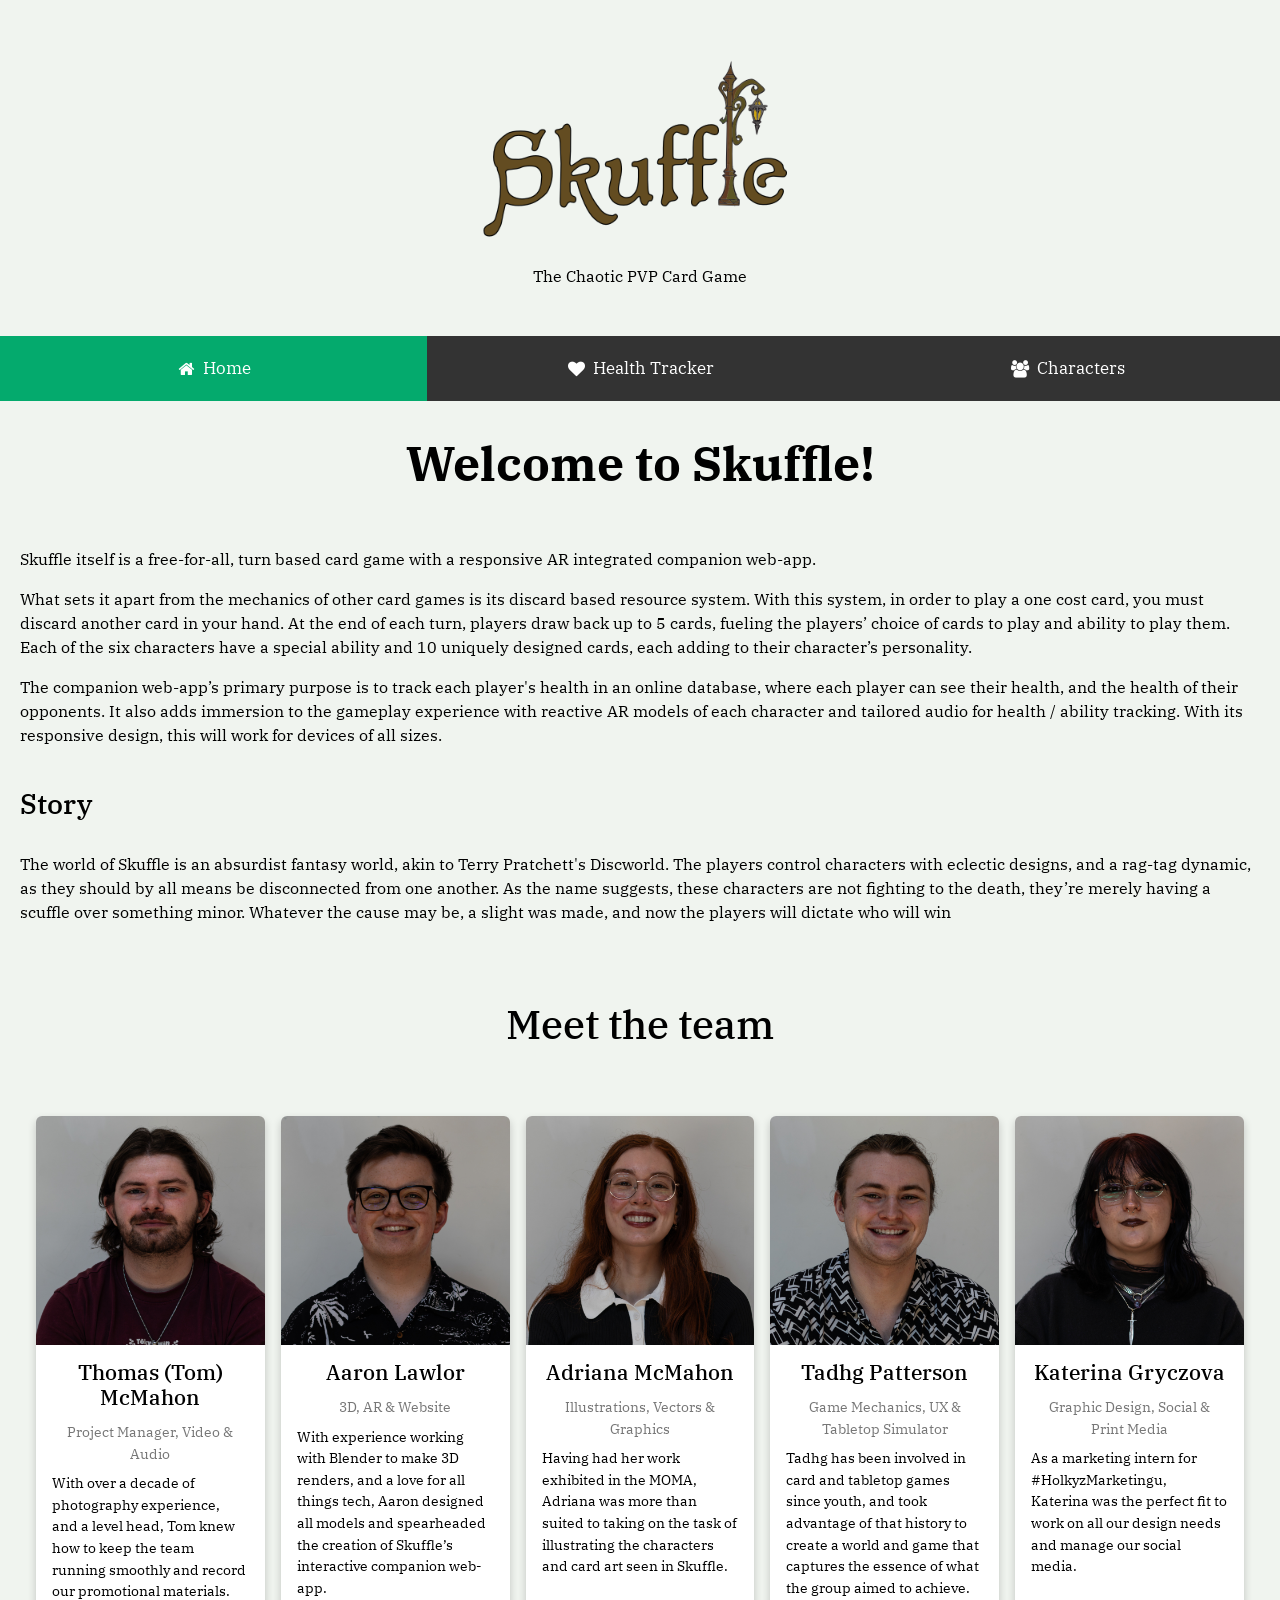
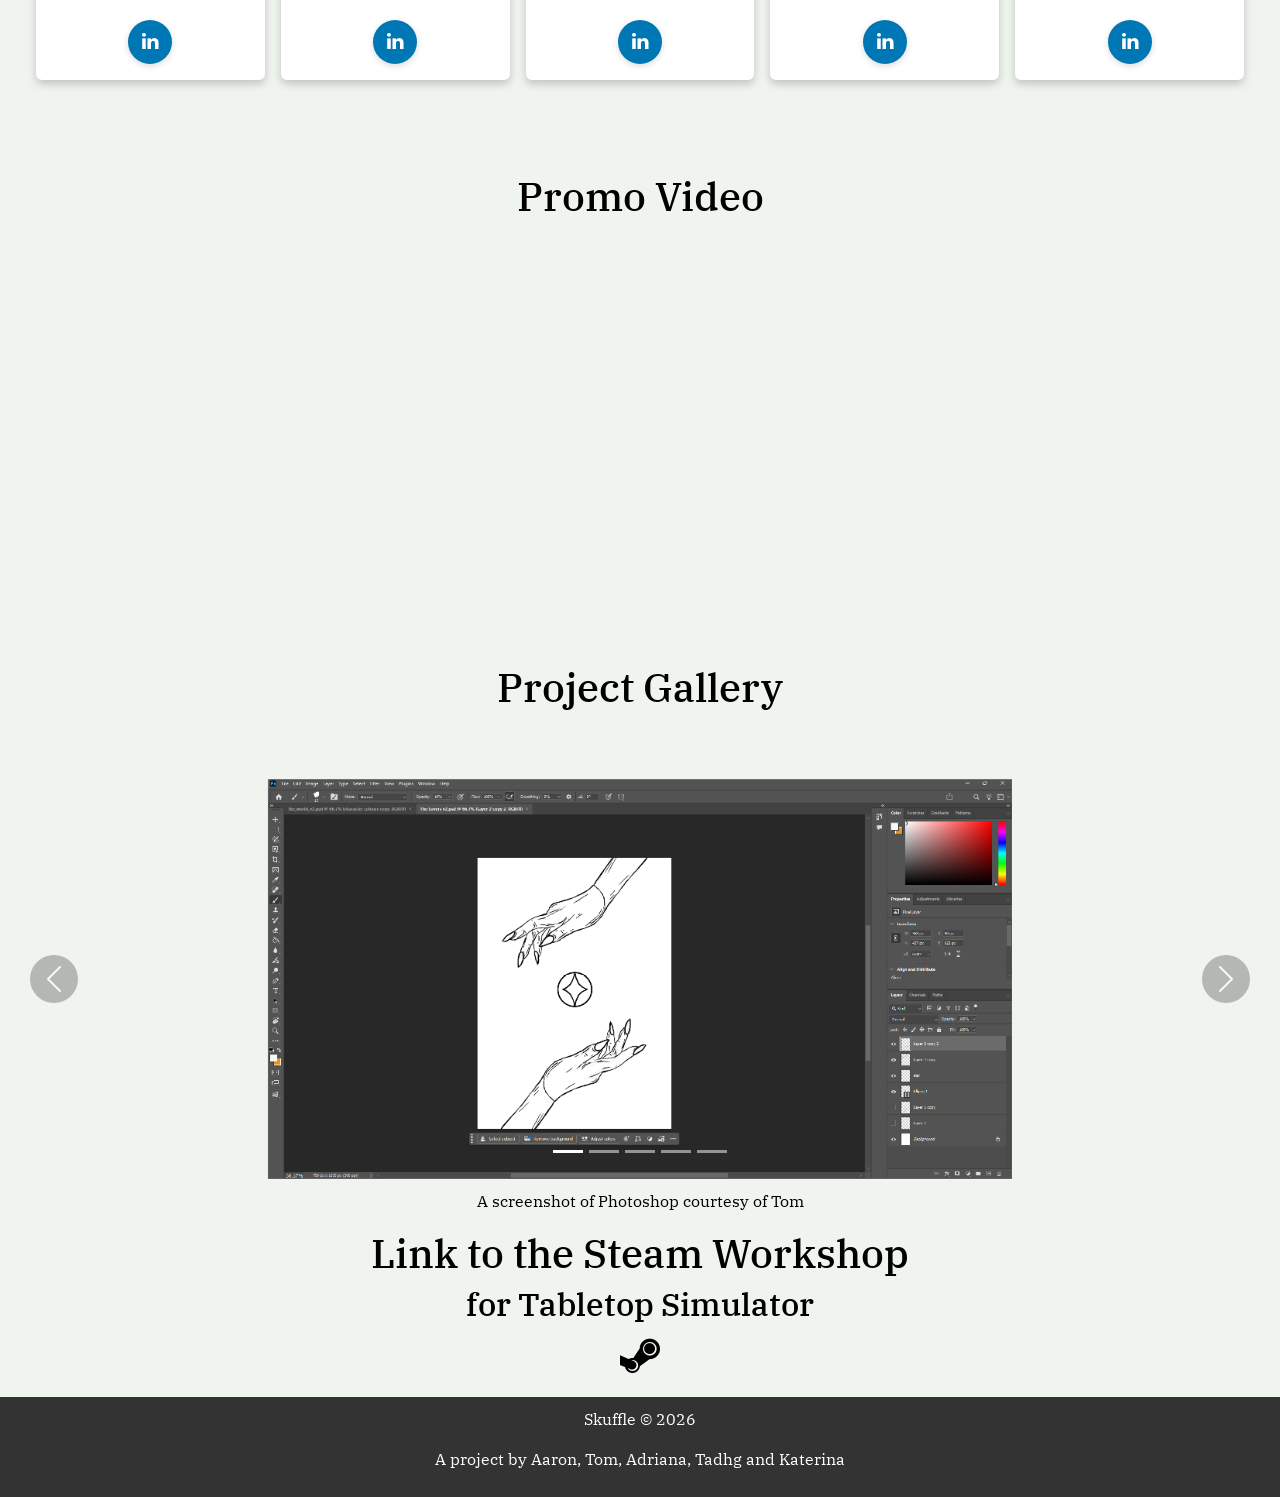
==== commit 5a2cd100: "Add files via upload" ====
--- a/index.html
+++ b/index.html
@@ -203,7 +203,7 @@
             alt="Photo of Tadhg, taken by Tom" />
           <div class="containerteam">
             <h2>Tadhg Patterson</h2>
-            <p class="titleteam">Game Mechanics, Figma, Tabletop Simulator</p>
+            <p class="titleteam">Game Mechanics, UX & Tabletop Simulator</p>
             <p class="team-description">
               Tadhg has been involved in card and tabletop games since youth,
               and took advantage of that history to create a world and game that
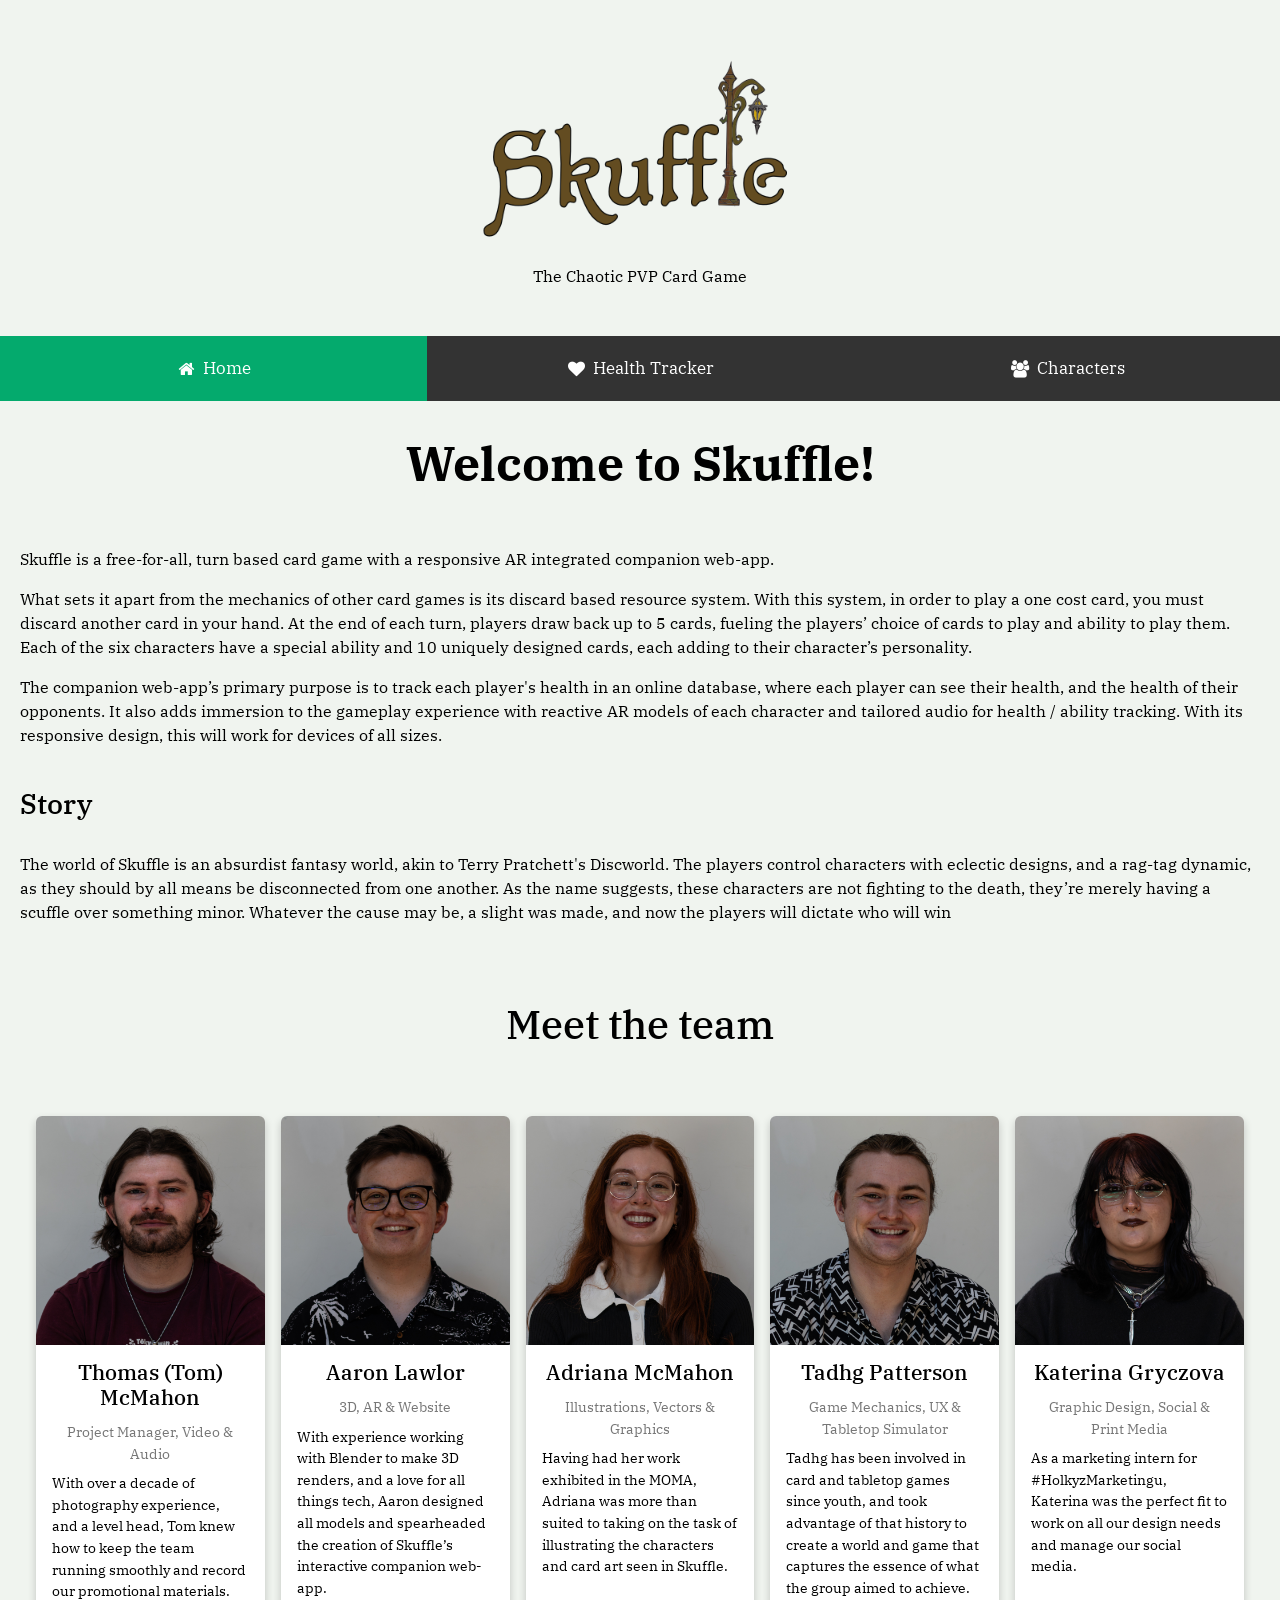
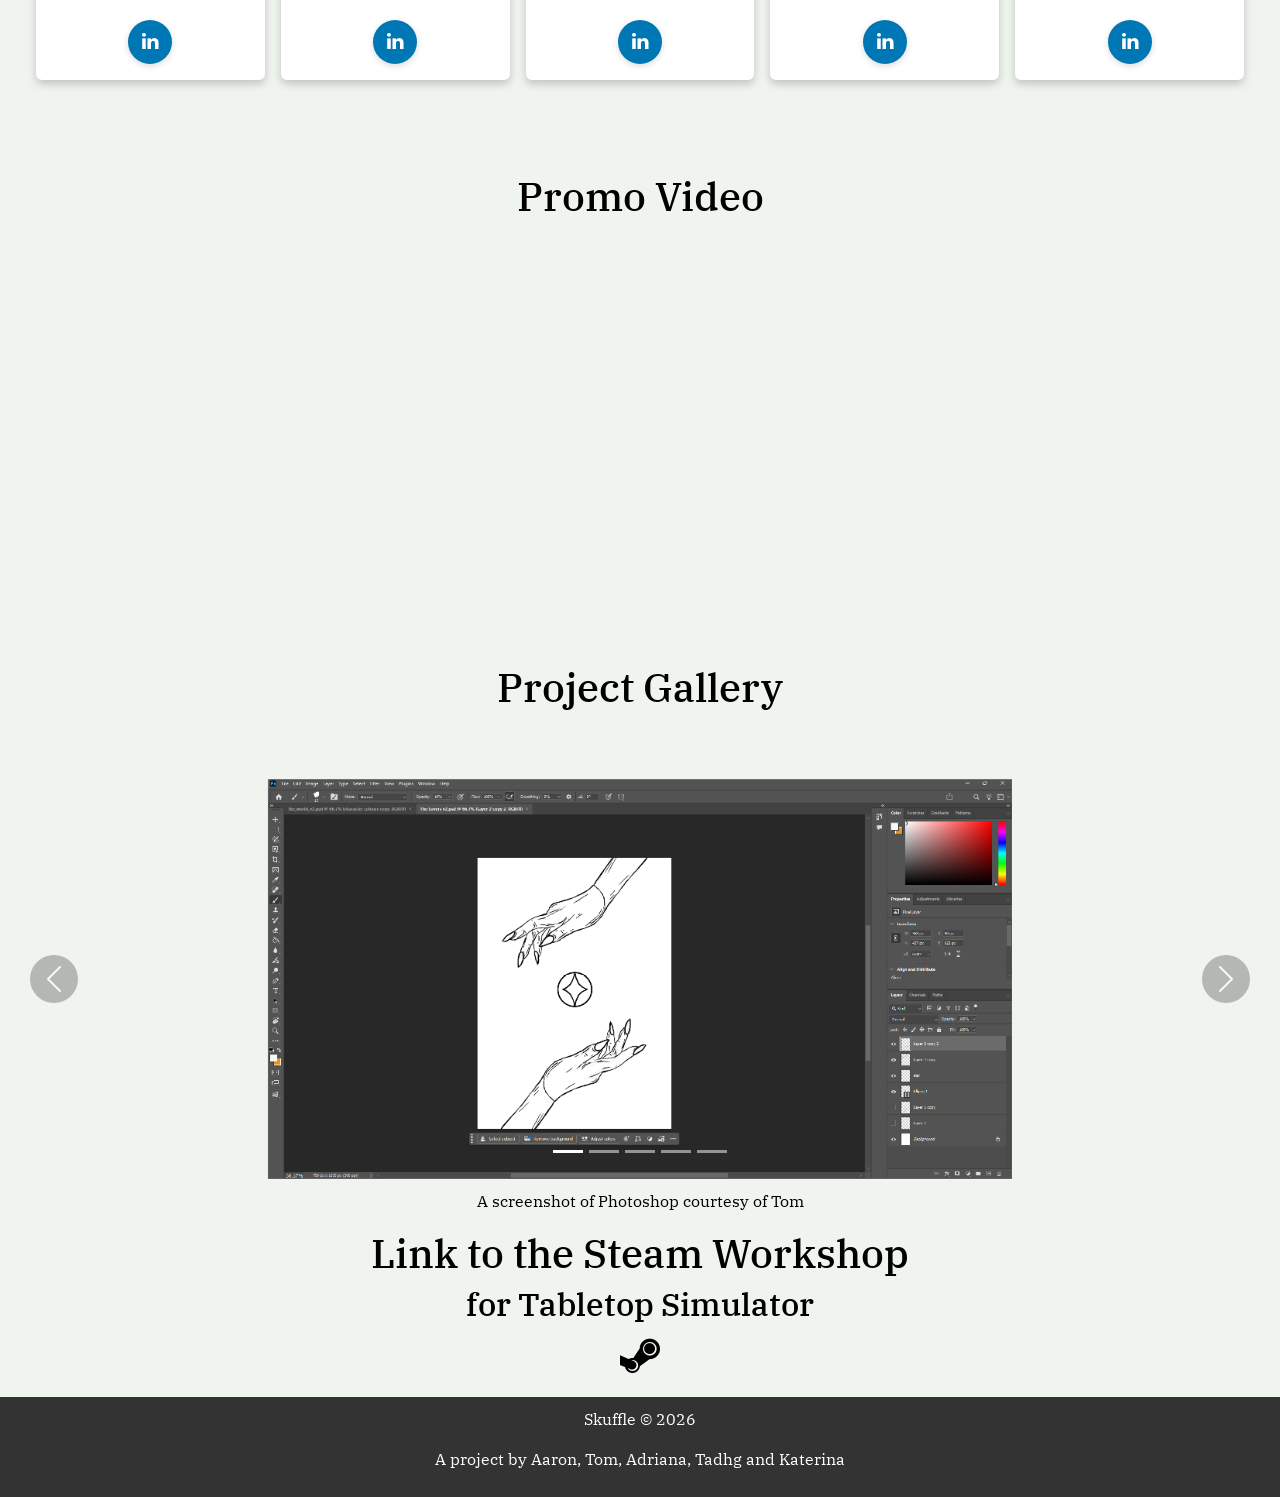
==== commit e93f24cf: "Add files via upload added custom audio" ====
--- a/index.html
+++ b/index.html
@@ -84,7 +84,7 @@
       <br />
 
       <p>
-        Skuffle itself is a free-for-all, turn based card game with a responsive
+        Skuffle is a free-for-all, turn based card game with a responsive
         AR integrated companion web-app.
       </p>
       <p>
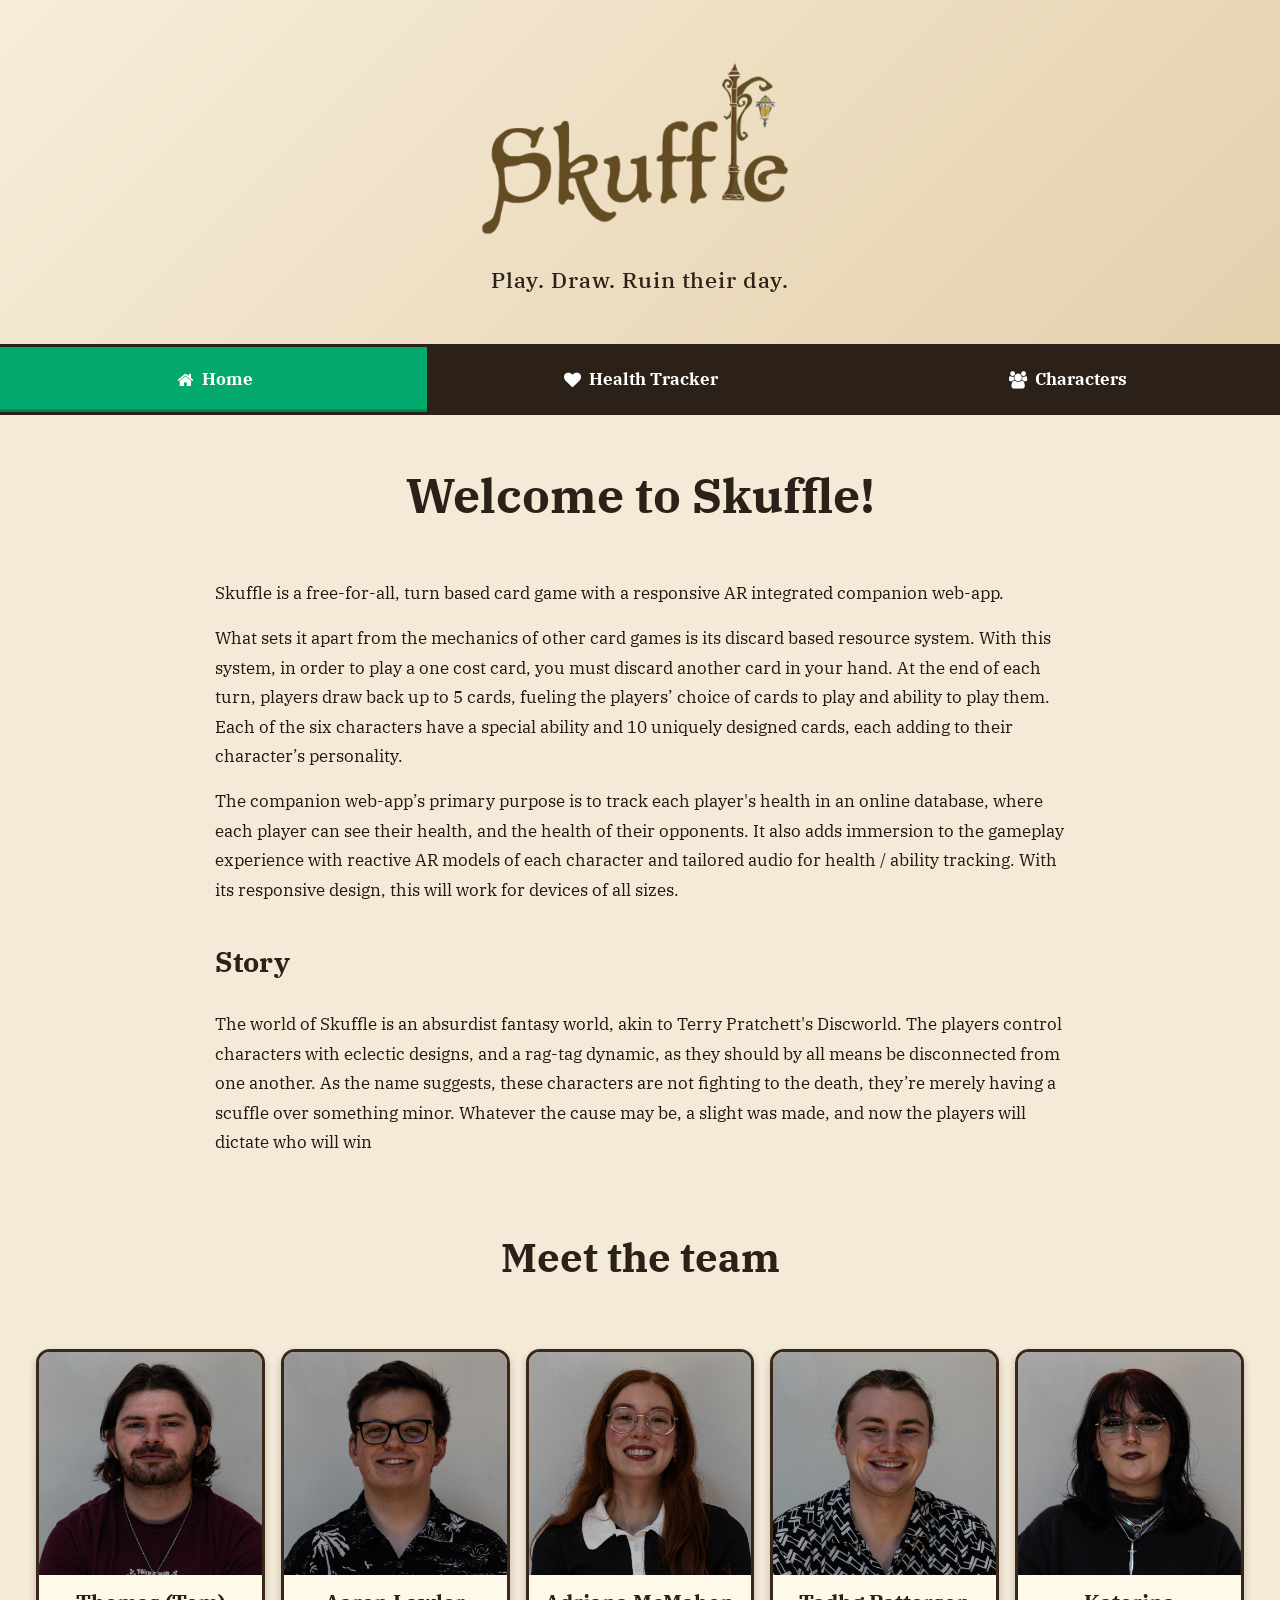
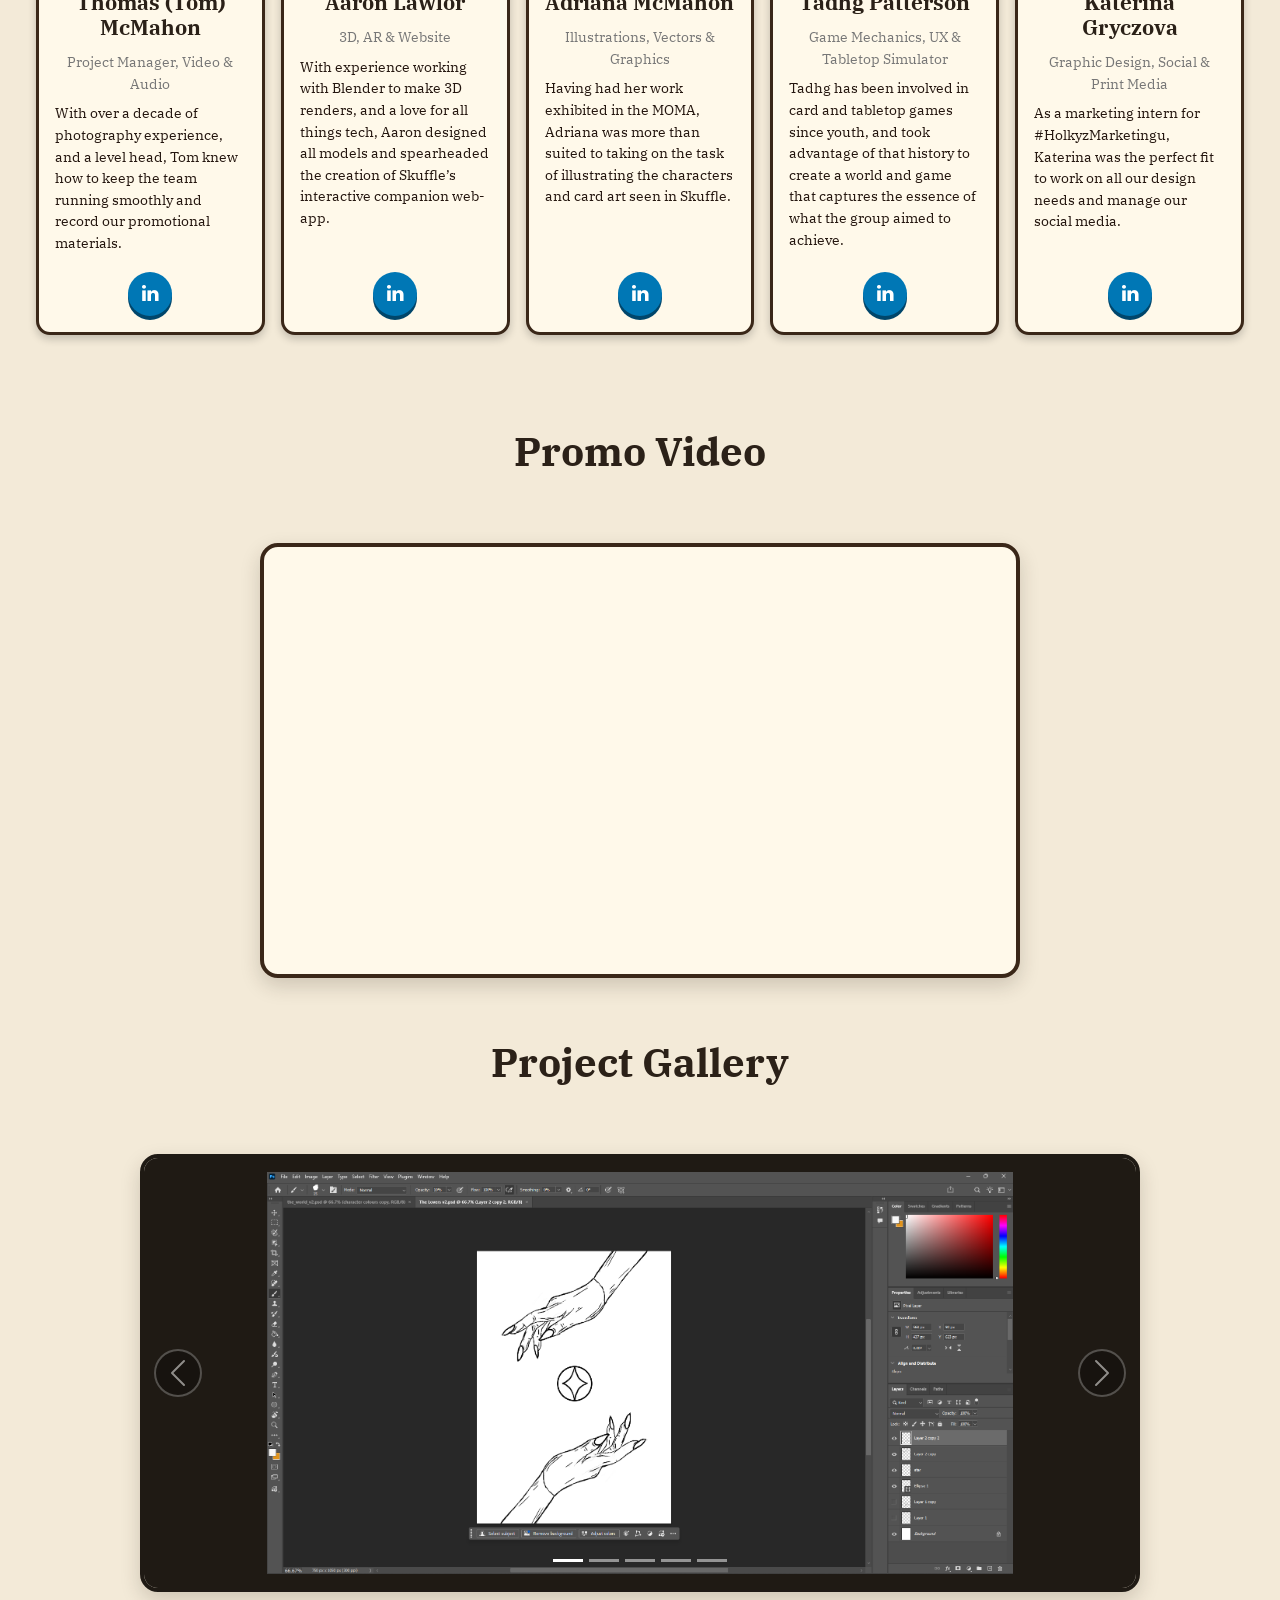
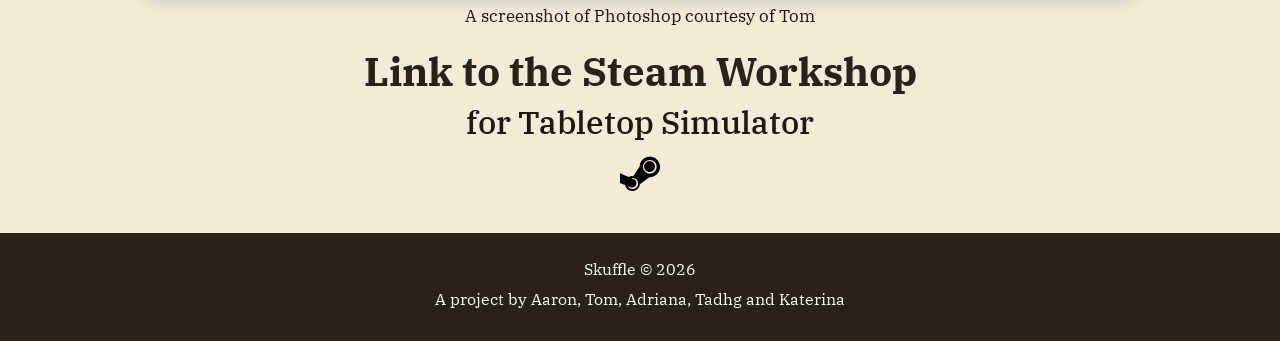
==== commit c047fd0f: "Add files via upload fixed some minor mistakes and updated logo" ====
--- a/index.html
+++ b/index.html
@@ -58,7 +58,7 @@
           src="img/LogoLowRes.png"
           alt="Skuffle logo"
           class="header-logo mb-3" />
-        <p class="mb-0">The Chaotic PVP Card Game</p>
+        <p class="mb-0">Play. Draw. Ruin their day.</p>
       </div>
     </header>
 
@@ -332,10 +332,10 @@
           </div>
           <div
             class="carousel-item"
-            data-caption="A screenshot of TableTop Simulator, the digital space for our card game. Tadhg">
+            data-caption="A screenshot of TableTop Simulator, the digital space for our card game created by Tadhg">
             <img
               src="img/TableTopSim.png"
-              alt="A screenshot of TableTop Simulator, the digital space for our card game. Tadhg"
+              alt="A screenshot of TableTop Simulator, the digital space for our card game created by Tadhg"
               class="d-block w-100" />
           </div>
         </div>
--- a/style.css
+++ b/style.css
@@ -1,3 +1,18 @@
+/* ==============
+        ROOT
+================= */
+:root {
+  --page-bg: #f3ead8;
+  --panel-bg: #fff9ea;
+  --ink: #24160f;
+  --muted-ink: #777;
+  --dark: #2b2118;
+  --accent: #04aa6d;
+  --accent-blue: rgb(4, 175, 188);
+  --danger: #dc3545;
+  --border-dark: #3a2718;
+  --soft-shadow: 0 8px 20px rgba(43, 33, 24, 0.18);
+}
 /*=====================
     Base & Body
     ===================== */
@@ -10,8 +25,10 @@
 body {
   font-family: "IBM Plex Serif", serif;
   max-width: 100%;
-  color: black;
-  background-color: #f0f4ef;
+  /* color: black; */
+  /* background-color: #f0f4ef; */
+  color: var(--ink);
+  background-color: var(--page-bg);
   margin: 0;
   padding: 0;
 }
@@ -27,21 +44,29 @@
     Header
     ===================== */
 .header-bg {
-  background-color: #f0f4ef;
+  background: linear-gradient(135deg, #f7edd9, #e4d0ad);
 }
 .header-logo {
   max-height: 200px;
   width: auto;
   max-width: 100%;
 }
+header p {
+  font-size: clamp(1.1rem, 2vw, 1.35rem);
+  font-weight: 500;
+  letter-spacing: 0.04em;
+  color: var(--dark);
+}
 /*=====================
       Navbar - Responsive
       ===================== */
 .navbar {
   display: flex;
   width: 100%;
-  background-color: #333333;
+  background-color: var(--dark);
   padding: 0;
+  border-top: 3px solid var(--dark);
+  border-bottom: 3px solid var(--dark);
 }
 .navbar a {
   flex: 1;
@@ -57,13 +82,18 @@
 
   min-height: 65px;
   padding: 0;
-  transition: background-color 0.3s ease;
+  font-weight: 700;
+  transition:
+    background-color 0.5s ease,
+    box-shadow 0.5s ease;
 }
 .navbar a:hover {
-  background-color: #111111;
+  background-color: #120d09;
 }
 .navbar a.active {
-  background-color: #04aa6d;
+  background-color: var(--accent);
+  color: #fff;
+  box-shadow: inset 0 -2.5px 0 rgba(0, 0, 0, 0.25);
 }
 @media screen and (max-width: 500px) {
   .navbar a {
@@ -77,13 +107,196 @@
     display: none;
   }
 }
+
+/* =====================
+    General Page Content
+    ===================== */
+.padd {
+  padding: 28px 20px;
+}
+.tracker-title {
+  text-align: center;
+  margin-bottom: 30px;
+  font-size: clamp(2rem, 5vw, 3rem);
+  font-weight: 800;
+  color: var(--dark);
+}
+.padd > p {
+  max-width: 850px;
+  margin-left: auto;
+  margin-right: auto;
+  font-size: 1.05rem;
+  line-height: 1.75;
+}
+.padd h3 {
+  max-width: 850px;
+  margin-left: auto;
+  margin-right: auto;
+  color: var(--dark);
+  font-weight: 800;
+}
+.padd h1 {
+  color: var(--dark);
+  font-weight: 800;
+}
+.spacer_box {
+  width: 100%;
+  height: 60px;
+}
+/* =====================
+  Team Grid — Responsive
+  ===================== */
+.team-grid {
+  display: grid;
+  grid-template-columns: repeat(5, 1fr);
+  gap: 16px;
+  padding: 0 16px 32px;
+}
+@media screen and (max-width: 1100px) {
+  .team-grid {
+    grid-template-columns: repeat(3, 1fr);
+  }
+}
+@media screen and (max-width: 700px) {
+  .team-grid {
+    grid-template-columns: repeat(2, 1fr);
+  }
+}
+@media screen and (max-width: 480px) {
+  .team-grid {
+    grid-template-columns: 1fr;
+  }
+}
+.cardteam {
+  display: flex;
+  flex-direction: column;
+  background-color: var(--panel-bg);
+  border: 3px solid var(--border-dark);
+  border-radius: 14px;
+  overflow: hidden;
+  box-shadow: 0 4px 8px rgba(0, 0, 0, 0.2);
+}
+.cardteam:hover {
+  transform: scale(1.02);
+  transition: 0.3s;
+}
+.cardteam img {
+  width: 100%;
+  aspect-ratio: 1 / 1;
+  object-fit: cover;
+  display: block;
+}
+.containerteam {
+  display: flex;
+  flex-direction: column;
+  flex-grow: 1;
+  padding: 16px;
+  text-align: center; /* keep names centered */
+}
+.containerteam h2 {
+  font-size: clamp(1.1rem, 2vw, 1.3rem);
+  margin-bottom: 6px;
+  line-height: 1.2;
+  color: var(--dark);
+  font-weight: 800;
+}
+.titleteam {
+  color: var(--muted-ink);
+  font-size: 0.78rem;
+  margin-bottom: 10px;
+  font-weight: 400;
+}
+/* main description text */
+.containerteam p {
+  font-size: 0.9rem;
+  line-height: 1.5;
+  margin: 4px 0;
+}
+/* make description easier to read */
+.containerteam p:nth-of-type(2),
+.containerteam p:nth-of-type(3) {
+  text-align: left;
+}
+.button-wrapper {
+  margin-top: auto;
+  padding-top: 14px;
+  display: flex;
+  justify-content: center;
+}
+.buttonteam {
+  display: inline-flex;
+  align-items: center;
+  justify-content: center;
+
+  width: 44px;
+  height: 44px;
+  padding: 0;
+
+  background-color: #0077b5;
+  color: white;
+  text-decoration: none;
+  border-radius: 50%;
+
+  font-size: 1.2rem;
+  transition: all 0.2s ease;
+  box-shadow: 0 4px 0px #00466b;
+}
+.buttonteam:hover {
+  background-color: #005582;
+  color: white;
+  transform: translateY(-2px);
+  box-shadow: 0 4px 0px #00466b;
+}
+.buttonteam:active {
+  transform: translateY(0);
+  box-shadow: 0 2px 6px rgba(0, 0, 0, 0.15);
+}
+.buttonteam i {
+  line-height: 1;
+}
+/*================
+    Video Wrapper
+=================== */
+
+.video-wrapper {
+  position: relative;
+  width: 100%;
+  max-width: 760px;
+  margin: 0 auto;
+  padding-bottom: min(427px, 56.25%);
+  height: 0;
+  background: var(--panel-bg);
+  border: 4px solid var(--border-dark);
+  border-radius: 18px;
+  box-shadow: var(--soft-shadow);
+  overflow: hidden;
+}
+
+.video-wrapper iframe {
+  position: absolute;
+  top: 0;
+  left: 0;
+  width: 100%;
+  height: 100%;
+}
 /* =====================
     Image Gallery
     ===================== */
+.carousel {
+  background: var(--panel-bg);
+  border: 4px solid #1f1a14;
+  border-radius: 18px;
+  box-shadow: var(--soft-shadow);
+  overflow: hidden;
+  max-width: 1000px;
+  margin: 0 auto;
+}
 .carousel-item img {
   width: 100%;
-  height: 400px;
+  height: 430px;
   object-fit: contain;
+  background-color: #1f1a14;
+  padding: 14px;
 }
 .carousel-control-prev,
 .carousel-control-next {
@@ -93,6 +306,7 @@
   transform: translateY(-50%);
   background-color: rgba(0, 0, 0, 0.5);
   border-radius: 50%;
+  border: 2px solid rgba(255, 255, 255, 0.5);
 }
 .carousel-control-prev {
   left: 10px;
@@ -100,132 +314,37 @@
 .carousel-control-next {
   right: 10px;
 }
-.spacer_box {
+.carousel-indicators button {
+  border: 2px solid var(--border-dark);
+}
+/*=====================
+      Footer
+      ===================== */
+.footer_block {
+  background-color: var(--dark);
+  padding: 24px 16px;
+  display: block;
+  margin-left: auto;
+  margin-right: auto;
   width: 100%;
-  height: 60px;
-}
-/* =====================
-  Team Grid — Responsive
-  ===================== */
-.team-grid {
-  display: grid;
-  grid-template-columns: repeat(5, 1fr);
-  gap: 16px;
-  padding: 0 16px 32px;
-}
-@media screen and (max-width: 1100px) {
-  .team-grid {
-    grid-template-columns: repeat(3, 1fr);
-  }
-}
+  color: #fff9ea;
+}
+.footer_block p {
+  margin-bottom: 6px;
+}
+/*=====================
+      Mobile Adjustments
+      ===================== */
 @media screen and (max-width: 700px) {
-  .team-grid {
-    grid-template-columns: repeat(2, 1fr);
-  }
-}
-@media screen and (max-width: 480px) {
-  .team-grid {
-    grid-template-columns: 1fr;
-  }
-}
-.cardteam {
-  display: flex;
-  flex-direction: column;
-
-  background-color: #fff;
-  border-radius: 6px;
-  overflow: hidden;
-  box-shadow: 0 4px 8px rgba(0, 0, 0, 0.2);
-}
-.cardteam:hover {
-  transform: scale(1.02);
-  transition: 0.5s;
-}
-.cardteam img {
-  width: 100%;
-  aspect-ratio: 1 / 1;
-  object-fit: cover;
-  display: block;
-}
-.containerteam {
-  display: flex;
-  flex-direction: column;
-  flex-grow: 1;
-
-  padding: 16px;
-  text-align: center; /* keep names centered */
-}
-.containerteam h2 {
-  font-size: clamp(1.1rem, 2vw, 1.3rem);
-  margin-bottom: 6px;
-  line-height: 1.2;
-}
-.titleteam {
-  color: #777;
-  font-size: 0.85rem;
-  margin-bottom: 10px;
-}
-/* main description text */
-.containerteam p {
-  font-size: 0.9rem;
-  line-height: 1.5;
-  margin: 4px 0;
-}
-/* make description easier to read */
-.containerteam p:nth-of-type(2),
-.containerteam p:nth-of-type(3) {
-  text-align: left;
-}
-.button-wrapper {
-  margin-top: auto;
-  padding-top: 14px;
-  display: flex;
-  justify-content: center;
-}
-.buttonteam {
-  display: inline-flex;
-  align-items: center;
-  justify-content: center;
-
-  width: 44px;
-  height: 44px;
-  padding: 0;
-
-  background-color: #0077b5;
-  color: white;
-  text-decoration: none;
-  border-radius: 50%;
-
-  font-size: 1.2rem;
-  transition: all 0.2s ease;
-  box-shadow: 0 2px 6px rgba(0, 0, 0, 0.15);
-}
-.buttonteam:hover {
-  background-color: #005582;
-  color: white;
-  transform: translateY(-2px);
-  box-shadow: 0 4px 10px rgba(0, 0, 0, 0.2);
-}
-.buttonteam:active {
-  transform: translateY(0);
-  box-shadow: 0 2px 6px rgba(0, 0, 0, 0.15);
-}
-.buttonteam i {
-  line-height: 1;
-}
-/*=====================
-      Health Tracker Page
-      ===================== */
-/* Wraps tracker page content */
-.tracker-page {
-  padding: 30px 20px;
-}
-/* replaces inline h1 style */
-.tracker-title {
-  text-align: center;
-  margin-bottom: 30px;
-  font-size: clamp(2rem, 5vw, 3rem);
-  font-weight: 700;
+  .padd {
+    padding: 22px 14px;
+  }
+  .carousel-item img {
+    height: 300px;
+  }
+  .spacer_box {
+    height: 32px;
+  }
 }
 /*=====================
       Health Tracker - Setup Panel
@@ -234,31 +353,49 @@
 /* This centers the choose-player area */
 .setup-panel {
   min-height: 42vh;
+  max-width: 760px;
+  margin: 0 auto;
+  padding: 34px 22px;
+
   display: flex;
   flex-direction: column;
   justify-content: center;
   align-items: center;
   text-align: center;
+  gap: 18px;
+
+  background-color: var(--panel-bg);
+  border: 4px solid var(--border-dark);
+  border-radius: 18px;
+  box-shadow: var(--soft-shadow);
 }
 /* Heading above the setup controls */
 .setup-heading {
-  margin-bottom: 20px;
+  margin-bottom: 6px;
   font-size: clamp(1.4rem, 3vw, 2rem);
+  font-weight: 800;
+  color: var(--dark);
 }
 /* Groups the name input, dropdown and buttons neatly */
 .setup-controls {
   display: flex;
   flex-direction: column;
   align-items: center;
-  gap: 12px;
+  gap: 14px;
 }
 .setup-controls input {
   padding: 12px 15px;
   font-size: 18px;
-  border-radius: 4px;
-  border: 1px solid #ccc;
+  border-radius: 10px;
+  border: 3px solid var(--border-dark);
   width: 250px;
   max-width: 90vw;
+  background-color: #fffdf6;
+  color: var(--ink);
+}
+.setup-controls input:focus {
+  outline: none;
+  box-shadow: 0 0 0 4px rgba(4, 109, 170, 0.25);
 }
 .button-group {
   margin-top: 10px;
@@ -273,35 +410,35 @@
   padding: 12px 24px;
   font-size: 18px;
   color: white;
-  border: none;
+  border: 3px solid var(--border-dark);
   cursor: pointer;
-  border-radius: 4px;
-  font-weight: 600;
+  border-radius: 10px;
+  font-weight: 800;
   white-space: nowrap;
   margin: 0;
-  width: 200px;
+  width: 220px;
+  transition:
+    transform 0.15s ease,
+    box-shadow 0.15s ease,
+    background-color 0.2s ease;
 }
 #add-player {
-  background-color: darkgreen;
+  background-color: var(--accent);
 }
 #add-player:hover {
-  background-color: #004d00;
-}
-#ar {
-  background-color: rgb(4, 175, 188);
-}
-#ar:hover {
-  background-color: rgb(3, 140, 158);
+  background-color: #038957;
+  transform: translateY(-2px);
+  box-shadow: 0 3px 0 rgba(0, 0, 0, 0.35);
 }
 #clear-all {
-  background-color: #dc3545;
+  background-color: var(--danger);
+  font-size: 15px;
 }
 #clear-all:hover {
-  background-color: #c82333;
-}
-/* =====================
-Health Tracker - Dropdown
-=======================*/
+  background-color: #912121;
+  transform: translateY(-2px);
+  box-shadow: 0 3px 0 rgba(0, 0, 0, 0.35);
+}
 .dropdown {
   position: relative;
   display: inline-block;
@@ -309,42 +446,71 @@
 .dropbtn {
   padding: 12px 24px;
   font-size: 18px;
-  background-color: #007bff;
-  color: white;
-  border: none;
+  background-color: var(--dark);
+  color: #fff9ea;
+  border: 3px solid var(--border-dark);
   cursor: pointer;
-  border-radius: 4px;
-  font-weight: 600;
+  border-radius: 10px;
+  font-weight: 800;
   white-space: nowrap;
   margin: 0;
   width: 250px;
   max-width: 90vw;
+  box-shadow: 0 5px 0 rgba(0, 0, 0, 0.35);
+  transition: transform 0.15s ease, box-shadow 0.15s ease, background-color 0.2s ease;
 }
 .dropdown:hover .dropbtn {
-  background-color: #0056b3;
+  background-color: #120d09;
+  transform: translateY(-2px);
+  box-shadow: 0 3px 0 rgba(0, 0, 0, 0.35);
 }
 .dropdown-content {
   display: none;
   position: absolute;
-  background-color: #f9f9f9;
+  background-color: var(--panel-bg);
   width: 250px;
   max-width: 90vw;
-  box-shadow: 0px 8px 16px rgba(0, 0, 0, 0.2);
+  border: 3px solid var(--border-dark);
+  border-top: none;
+  border-radius: 0 0 10px 10px;
+  box-shadow: var(--soft-shadow);
   z-index: 10;
   text-align: left;
+  overflow: hidden;
 }
 .dropdown-content a {
-  color: black;
+  color: var(--ink);
   padding: 12px 16px;
   text-decoration: none;
   display: block;
+  font-weight: 700;
 }
 .dropdown-content a:hover {
-  background-color: #f1f1f1;
-}
-.dropdown:hover .dropdown-content {
+  background-color: #ead7b7;
+}
+.dropdown:hover {
   display: block;
 }
+
+.dropdown-content {
+  display: none;
+}
+
+.dropdown.open .dropdown-content {
+  display: block;
+}
+
+#ar {
+  background-color: rgb(4, 175, 188);
+}
+#ar:hover {
+  background-color: rgb(3, 140, 158);
+}
+
+/* =====================
+Health Tracker - Dropdown
+=======================*/
+
 /* =======================
 Health Tracker - Hero Area 
 ==========================*/
@@ -364,14 +530,16 @@
   align-items: center;
   padding: 25px;
 
-  background-color: var(--card-bg, white);
-  color: var(--card-text, black);
-
-  border: 4px solid var(--card-border, #ccc);
+  background-color: var(--card-bg, var(--panel-bg));
+  color: var(--card-text, var(--ink));
+
+  border: 5px solid var(--card-border, var(--border-dark));
   border-left: 18px solid var(--card-border, #ccc);
   border-radius: 10px;
 
   min-height: 360px;
+  box-shadow: var(--soft-shadow);
+  overflow: hidden;
 }
 .hero-card img {
   width: 100%;
@@ -379,11 +547,15 @@
   aspect-ratio: 1 / 1;
   object-fit: contain;
   height: auto;
-  border-radius: 8px;
+  border-radius: 14px;
+  background-color: rgba(255, 255, 255, 0.25);
+  padding: 10px;
 }
 .hero-info h2 {
   font-size: clamp(1.8rem, 4vw, 2.5rem);
   margin-bottom: 5px;
+  font-weight: 800;
+  color: var(--card-text, var(--ink));
 }
 .hero-info p {
   margin-bottom: 15px;
@@ -395,30 +567,33 @@
   margin-bottom: 12px;
   flex-wrap: wrap;
 }
-.hero-control button {
-  width: 42px;
-  height: 42px;
-  font-size: 20px;
-  font-weight: bold;
-  cursor: pointer;
-}
 .hero-control button,
 .toggle-button {
-  background-color: var(--card-bg, white);
+  background-color: transparent;
   color: var(--card-text, black);
-  border: 2px solid var(--card-border, #333);
-  border-radius: 6px;
+  border: 3px solid var(--card-border, #333);
+  border-radius: 10px;
+  font-weight: 800;
+  transition:
+    transform 0.15s ease,
+    background-color 0.2s ease;
 }
 .hero-control button:hover,
 .toggle-button:hover {
   background-color: var(--card-border, #333);
   color: var(--card-bg, white);
+  transform: translateY(-2px);
 }
 .hero-value {
-  min-width: 40px;
+  min-width: 48px;
   font-size: 24px;
+  font-weight: 800;
   font-weight: bold;
   text-align: center;
+  padding: 4px 10px;
+  border: 3px solid currentColor;
+  border-radius: 10px;
+  background-color: rgba(255, 255, 255, 0.25);
 }
 
 /* =======================
@@ -441,17 +616,27 @@
 .other-player-card {
   padding: 20px;
 
-  background-color: var(--card-bg, white);
-  color: var(--card-text, black);
-
-  border: 4px solid var(--card-border, #ccc);
-  border-left: 18px solid var(--card-border, #ccc);
-  border-radius: 10px;
+  background-color: var(--card-bg, var(--panel-bg));
+  color: var(--card-text, var(--ink));
+
+  border: 5px solid var(--card-border, var(--border-dark));
+  border-left: 18px solid var(--card-border, var(--border-dark));
+  border-radius: 16px;
 
   min-height: 150px;
+  box-shadow: var(--soft-shadow);
+  transition:
+    transform 0.2s ease,
+    box-shadow 0.2s ease;
+}
+.other-player-card:hover {
+  transform: translateY(-4px);
+  box-shadow: 0 12px 24px rgba(43, 33, 24, 0.25);
 }
 .other-player-card h3 {
-  margin-bottom: 5px;
+  margin-bottom: 8px;
+  font-weight: 800;
+  color: var(--card-text, var(--ink));
 }
 .other-player-card p {
   margin-bottom: 6px;
@@ -477,9 +662,6 @@
   background-color: #c82333;
 }
 
-.padd {
-  padding: 10px 20px;
-}
 .toggle-button {
   padding: 5px 15px;
   min-width: 100px;
@@ -488,8 +670,11 @@
 Health Tracker - Mobile
 ===================== */
 @media screen and (max-width: 480px) {
-  .player-grid {
+  .players-grid {
     grid-template-columns: 1fr;
+  }
+  .model-panel iframe {
+    height: 360px;
   }
 }
 @media screen and (max-width: 700px) {
@@ -525,55 +710,53 @@
   .hero-control {
     justify-content: center;
   }
+  .character-layout {
+    grid-template-columns: 1fr;
+  }
+  .model-panel iframe {
+    height: 420px;
+  }
+  .char-stats {
+    grid-template-columns: 1fr;
+  }
+  .char-extra-image {
+    min-height: 180px;
+  }
   .other-players-section {
     min-height: 180px;
   }
 }
 
-/*================
-    Video Wrapper
-=================== */
-
-.video-wrapper {
-  position: relative;
-  width: 100%;
-  max-width: 560px;
-  margin: 0 auto;
-  padding-bottom: min(315px, 56.25%);
-  height: 0;
-}
-
-.video-wrapper iframe {
-  position: absolute;
-  top: 0;
-  left: 0;
-  width: 100%;
-  height: 100%;
-}
 /*=====================
       Characters Page
       ===================== */
 .character-layout {
   display: grid;
-  grid-template-columns: 1fr 1fr;
+  grid-template-columns: minmax(300px, 1fr) minmax(300px, 1fr);
   gap: 1.5rem;
-  align-items: start;
+  align-items: stretch;
   margin-top: 1.5rem;
 }
-
 .model-panel {
+  height: 100%;
   display: flex;
   flex-direction: column;
-  gap: 10px;
+  gap: 12px;
+  background-color: rgba(255, 249, 234, 0.65);
+  border: 4px solid var(--border-dark);
+  border-radius: 18px;
+  padding: 12px;
+  box-shadow: var(--soft-shadow);
 }
 
 .model-panel iframe {
   width: 100%;
   aspect-ratio: 3 / 4;
-  border: none;
-  border-radius: 6px;
+  border: 4px solid var(--border-dark);
+  border-radius: 14px;
   display: block;
-  height: 500px;
+  height: 600px;
+  background-color: #1f1a14;
 }
 .char-stats {
   display: grid;
@@ -586,44 +769,52 @@
 .char-stats li {
   min-height: 120px;
   padding: 14px;
-  background-color: var(--char-bg, white);
+  background-color: rgba(255, 255, 255, 0.28);
   color: var(--char-text, black);
   border: 3px solid var(--char-border, #ccc);
-  border-radius: 8px;
+  border-radius: 14px;
   line-height: 1.4;
+  box-shadow: 0 5px 12px rgba(0, 0, 0, 0.12);
+  transition: transform 0.2s ease;
+}
+.char-stats li:hover {
+  transform: translateY(-3px);
 }
 .char-stats li strong {
   display: block;
   margin-bottom: 6px;
+  font-size: 0.95rem;
+  letter-spacing: 0.04em;
 }
 .char-stats li strong i {
   margin-right: 6px;
 }
 .char-extra-image {
   width: 100%;
-  min-height: 220px;
+  min-height: 240px;
   display: flex;
   align-items: center;
   justify-content: center;
-  margin-top: 10px;
-  padding: 16px;
-  background-color: var(--char-bg, white);
+  margin-top: 4px;
+  padding: 18px;
+  background-color: rgba(255, 255, 255, 0.28);
   border: 3px solid var(--char-border, #ccc);
-  border-radius: 8px;
+  border-radius: 14px;
 }
 .char-extra-image img {
   max-width: 100%;
-  max-height: 260px;
+  max-height: 280px;
   object-fit: contain;
+  filter: drop-shadow(0 8px 12px rgba(0, 0, 0, 0.25));
 }
 .ar-note {
-  padding: 12px 14px;
-  background-color: white;
-  border: 1px solid #ccc;
-  border-left: 8px solid rgb(4, 175, 188);
-  border-radius: 8px;
+  padding: 14px 16px;
+  background-color: var(--page-bg);
+  border: 3px solid var(--accent-blue);
+  border-left: 10px solid var(--accent-blue);
+  border-radius: 12px;
   font-size: 0.95rem;
-  line-height: 1.4;
+  line-height: 1.45;
 }
 .ar-note p {
   margin: 0;
@@ -633,50 +824,96 @@
 }
 .ar-note a {
   color: rgb(3, 140, 158);
-  font-weight: 700;
+  font-weight: 800;
 }
 .ar-btn {
   display: inline-block;
   text-align: center;
   padding: 12px 24px;
   font-size: 18px;
-  background-color: rgb(4, 175, 188);
+  background-color: var(--accent-blue);
   color: white;
   text-decoration: none;
-  border-radius: 8px;
-  font-weight: 700;
+  border: 3px solid var(--border-dark);
+  border-radius: 12px;
+  font-weight: 800;
+  transition:
+    transform 0.15s ease,
+    box-shadow 0.15s ease,
+    background-color 0.2s ease;
 }
 .ar-btn:hover {
   background-color: rgb(3, 140, 158);
+  color: white;
+  transform: translateY(-2px);
+  box-shadow: 0 3px 0 #1c5960;
 }
 .bio-panel {
+  height: 100%;
   display: flex;
   flex-direction: column;
   gap: 1rem;
+  background-color: var(--char-bg, var(--page-bg));
+  color: var(--char-text, var(--ink));
+  border: 5px solid var(--char-border, var(--border-dark));
+  border-left: 22px solid var(--char-border, var(--border-dark));
+  border-radius: 18px;
+  padding: 24px;
+  box-shadow: var(--soft-shadow);
+}
+.bio-panel h2 {
+  font-size: clamp(1.8rem, 4vw, 2.6rem);
+  font-weight: 800;
+  margin-bottom: 0.2rem;
+  color: var(--char-text, var(--ink));
+}
+#char-bio {
+  font-size: 1.05rem;
+  line-height: 1.65;
 }
 /* Gallery Nav */
 .gallery-nav {
   display: flex;
   align-items: center;
-  justify-content: space-between;
+  justify-content: center;
+  gap: 18px;
   margin-top: 1.5rem;
-  padding-top: 1rem;
-  border-top: 1px solid #ccc;
+  padding-top: 1.5rem;
+  border-top: 3px solid var(--border-dark);
+}
+.gallery-nav button {
+  width: 48px;
+  height: 48px;
+  border: 3px solid var(--border-dark);
+  background: var(--dark);
+  color: white;
+  border-radius: 12px;
+  font-size: 18px;
+  cursor: pointer;
+  box-shadow: 0 4px 0 #000;
+  transition:
+    transform 0.15s ease,
+    box-shadow 0.15s ease;
 }
 #dot-nav {
   display: flex;
   gap: 8px;
 }
 .dot {
-  width: 10px;
-  height: 10px;
+  width: 12px;
+  height: 12px;
   border-radius: 50%;
-  background: #ccc;
+  background-color: #b8a98f;
   cursor: pointer;
-  transition: background 0.15s;
+  transition:
+    background-color 0.15s,
+    transform 0.15s;
+}
+.dov:hover {
+  transform: scale(1.15);
 }
 .dot.active {
-  background: #333;
+  background: var(--accent);
 }
 /* stack on mobile */
 @media screen and (max-width: 700px) {
@@ -707,15 +944,7 @@
   opacity: 0.3;
   cursor: default;
 }
-.footer_block {
-  background-color: #333333;
-  padding: 10px;
-  display: block;
-  margin-left: auto;
-  margin-right: auto;
-  width: 100%;
-  color: white;
-}
+
 .steam-link {
   color: black;
   text-decoration: none;
@@ -733,16 +962,6 @@
 /* =====================
     IBM Plex Serif Variants
     ===================== */
-.ibm-plex-serif-thin {
-  font-family: "IBM Plex Serif", serif;
-  font-weight: 100;
-  font-style: normal;
-}
-.ibm-plex-serif-extralight {
-  font-family: "IBM Plex Serif", serif;
-  font-weight: 200;
-  font-style: normal;
-}
 .ibm-plex-serif-light {
   font-family: "IBM Plex Serif", serif;
   font-weight: 300;
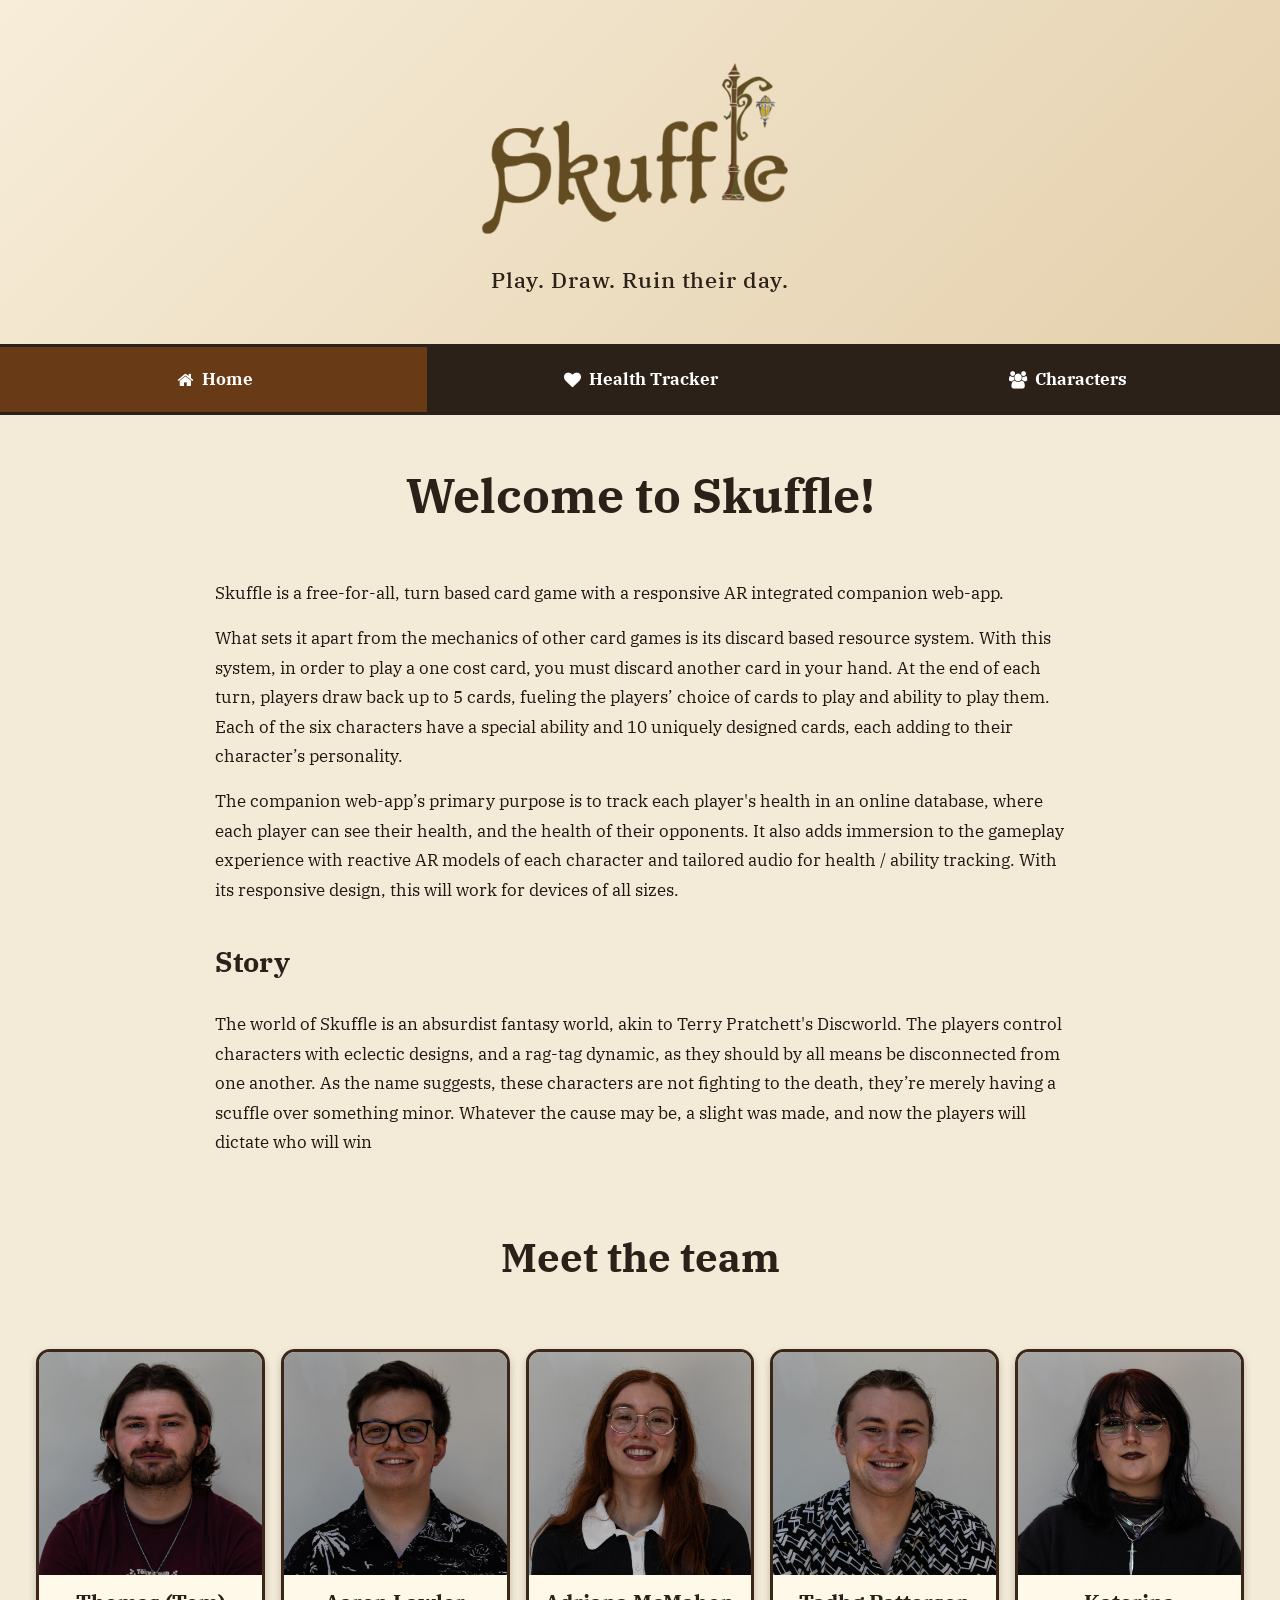
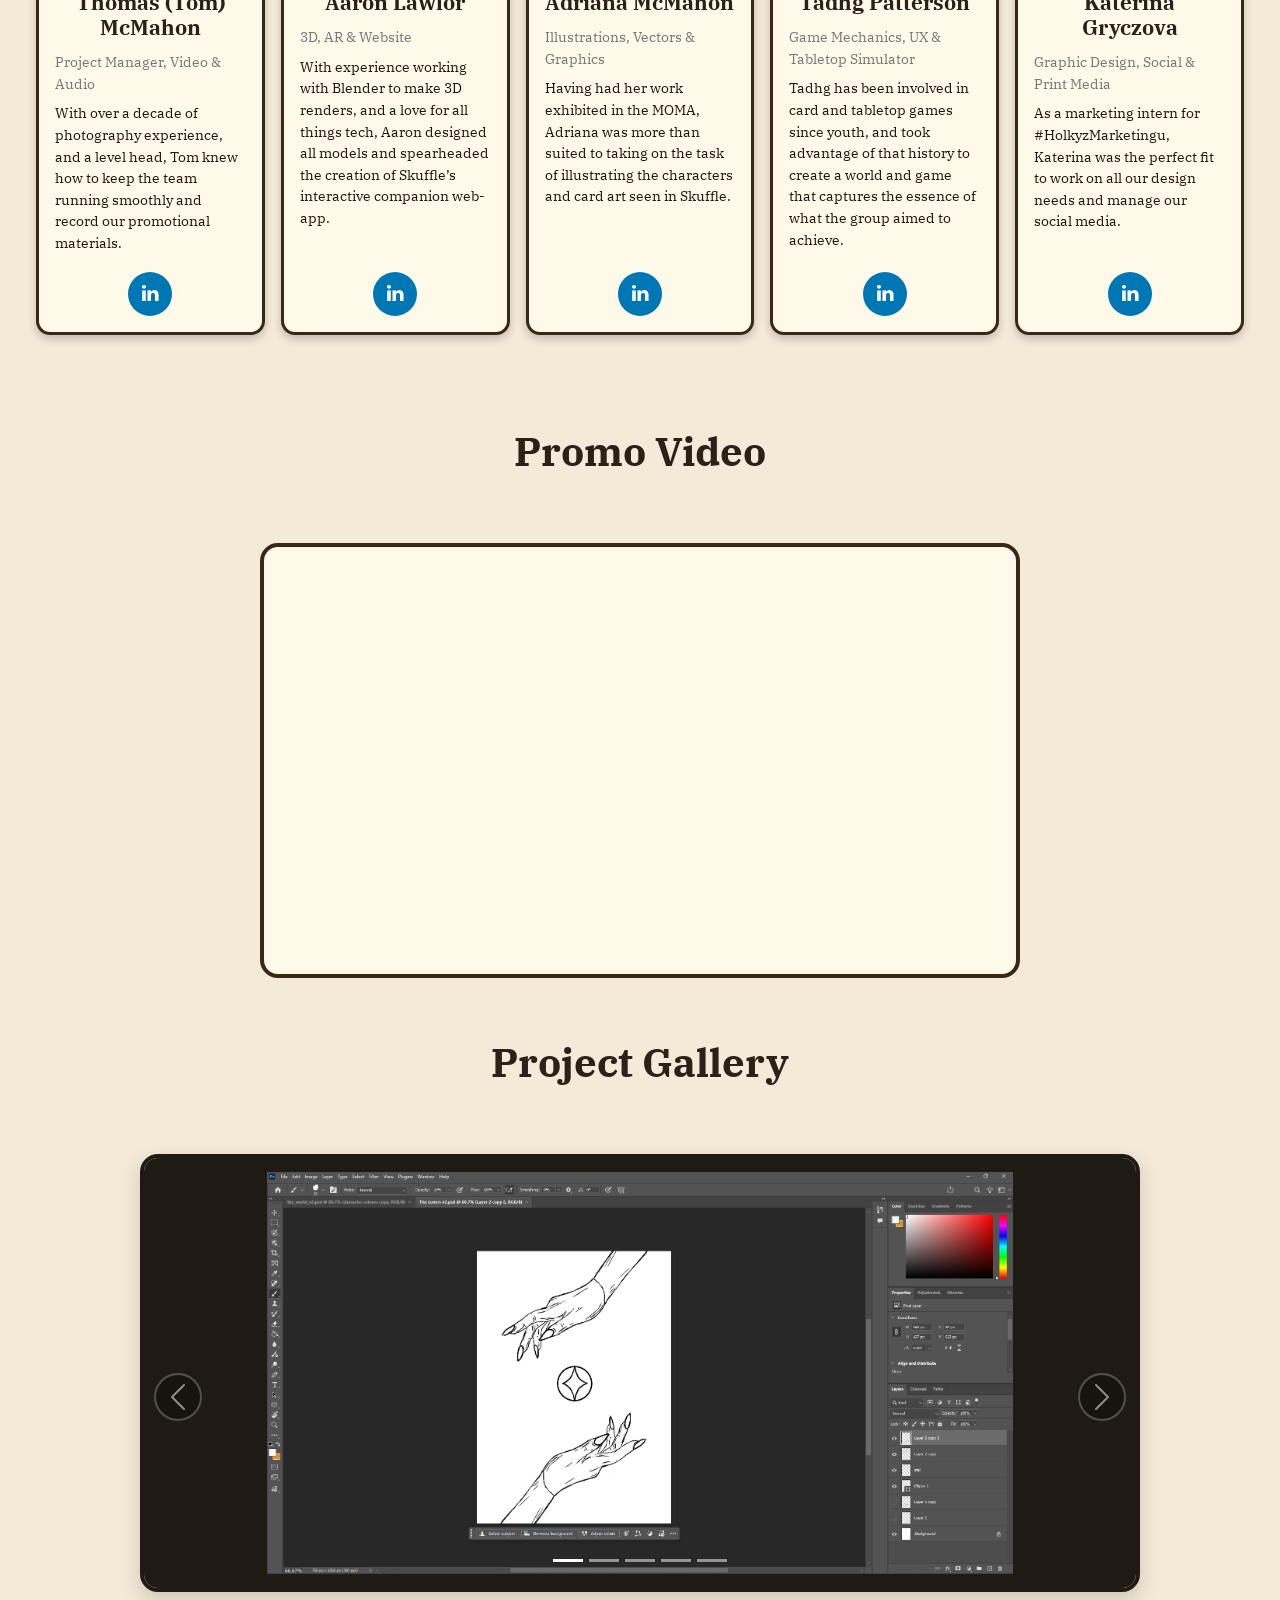
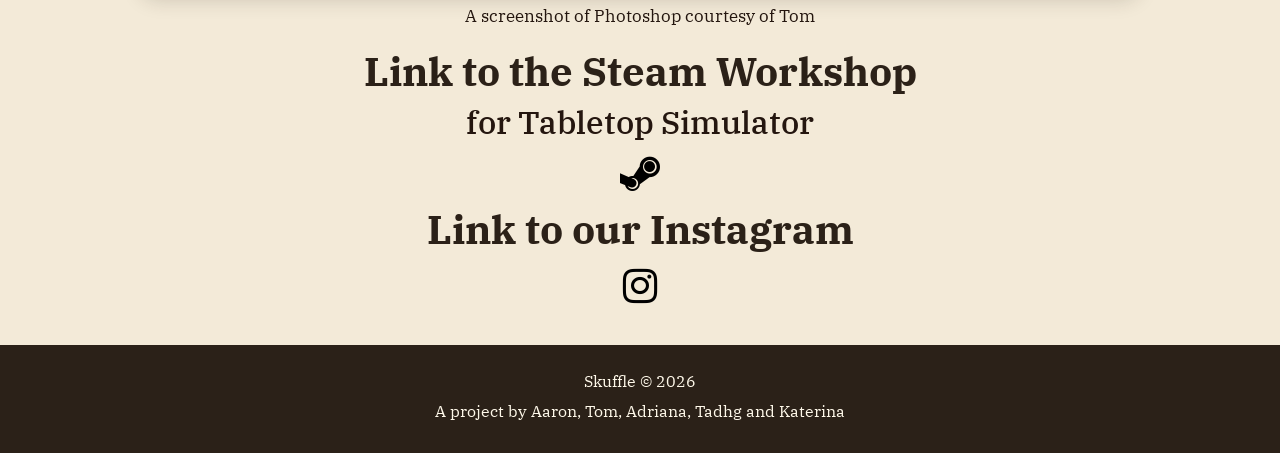
==== commit 44e44b76: "Add files via upload made some updates to comments, and fixed some styling and animations" ====
--- a/index.html
+++ b/index.html
@@ -369,6 +369,17 @@
           ><i class="fa fa-steam" aria-hidden="true"></i
         ></a>
       </h1>
+
+      <h1 style="text-align: center">Link to our Instagram</h1>
+      <h1 style="text-align: center">
+        <a
+          class="steam-link"
+          href="https://www.instagram.com/skufflegame/"
+          target="_blank"
+          rel="noopener noreferrer">
+          <i class="fa fa-instagram" aria-hidden="true"></i>
+        </a>
+      </h1>
     </div>
 
     <div class="footer_block">
--- a/style.css
+++ b/style.css
@@ -1,21 +1,22 @@
 /* ==============
         ROOT
 ================= */
+/* These are some variables that I call upon often */
 :root {
   --page-bg: #f3ead8;
   --panel-bg: #fff9ea;
   --ink: #24160f;
   --muted-ink: #777;
   --dark: #2b2118;
-  --accent: #04aa6d;
+  --accent: #683a16;
   --accent-blue: rgb(4, 175, 188);
   --danger: #dc3545;
   --border-dark: #3a2718;
   --soft-shadow: 0 8px 20px rgba(43, 33, 24, 0.18);
 }
 /*=====================
-    Base & Body
-    ===================== */
+      Base & Body
+===================== */
 *,
 *:before,
 *:after {
@@ -25,8 +26,6 @@
 body {
   font-family: "IBM Plex Serif", serif;
   max-width: 100%;
-  /* color: black; */
-  /* background-color: #f0f4ef; */
   color: var(--ink);
   background-color: var(--page-bg);
   margin: 0;
@@ -40,26 +39,32 @@
   opacity: 0.4;
   cursor: not-allowed;
 }
+/* This sets up the buttons being enabled and disabled */
 /*=====================
-    Header
-    ===================== */
+        Header
+===================== */
 .header-bg {
   background: linear-gradient(135deg, #f7edd9, #e4d0ad);
 }
+/* This adds a subtle gradient that just makes the header slightly more interesting, at least that's what I think */
 .header-logo {
   max-height: 200px;
   width: auto;
   max-width: 100%;
 }
 header p {
-  font-size: clamp(1.1rem, 2vw, 1.35rem);
+  font-size: clamp(
+    1.1rem,
+    2vw,
+    1.35rem
+  ); /* These are relative sizes, this just helps when it comes to responsiveness*/
   font-weight: 500;
   letter-spacing: 0.04em;
   color: var(--dark);
 }
 /*=====================
-      Navbar - Responsive
-      ===================== */
+        Navbar 
+===================== */
 .navbar {
   display: flex;
   width: 100%;
@@ -67,6 +72,7 @@
   padding: 0;
   border-top: 3px solid var(--dark);
   border-bottom: 3px solid var(--dark);
+  /* Subtle border just to seperate the "buttons" from the rest of the navbar */
 }
 .navbar a {
   flex: 1;
@@ -74,18 +80,17 @@
   text-decoration: none;
   font-size: 17px;
   text-align: center;
-
   display: flex;
   align-items: center;
   justify-content: center;
   gap: 6px;
-
   min-height: 65px;
   padding: 0;
   font-weight: 700;
   transition:
     background-color 0.5s ease,
     box-shadow 0.5s ease;
+  /* Slight animation to make hovering over a tab feel nicer */
 }
 .navbar a:hover {
   background-color: #120d09;
@@ -93,8 +98,8 @@
 .navbar a.active {
   background-color: var(--accent);
   color: #fff;
-  box-shadow: inset 0 -2.5px 0 rgba(0, 0, 0, 0.25);
-}
+}
+/* This gives the active page a different colour, making it obvious what page you're on */
 @media screen and (max-width: 500px) {
   .navbar a {
     flex: 1;
@@ -107,13 +112,14 @@
     display: none;
   }
 }
-
+/* Mobile responsiveness, to change the header to just icons to improve legibility */
 /* =====================
-    General Page Content
-    ===================== */
+  General Page Content
+===================== */
 .padd {
   padding: 28px 20px;
 }
+/* This just gives the elements on a page some more breathing room */
 .tracker-title {
   text-align: center;
   margin-bottom: 30px;
@@ -143,8 +149,9 @@
   width: 100%;
   height: 60px;
 }
+/* Better than using a load of <br>'s, just helps with giving things some space */
 /* =====================
-  Team Grid — Responsive
+        Team Grid
   ===================== */
 .team-grid {
   display: grid;
@@ -167,6 +174,7 @@
     grid-template-columns: 1fr;
   }
 }
+/* This just sets up the grid, and adjusts it based on how wide your device is */
 .cardteam {
   display: flex;
   flex-direction: column;
@@ -180,6 +188,7 @@
   transform: scale(1.02);
   transition: 0.3s;
 }
+/* Gives some energy to looking at the team "cards" */
 .cardteam img {
   width: 100%;
   aspect-ratio: 1 / 1;
@@ -211,12 +220,9 @@
   font-size: 0.9rem;
   line-height: 1.5;
   margin: 4px 0;
-}
-/* make description easier to read */
-.containerteam p:nth-of-type(2),
-.containerteam p:nth-of-type(3) {
   text-align: left;
 }
+/* Below is for the LinkedIn button link */
 .button-wrapper {
   margin-top: auto;
   padding-top: 14px;
@@ -227,37 +233,28 @@
   display: inline-flex;
   align-items: center;
   justify-content: center;
-
   width: 44px;
   height: 44px;
   padding: 0;
-
   background-color: #0077b5;
   color: white;
   text-decoration: none;
   border-radius: 50%;
-
   font-size: 1.2rem;
   transition: all 0.2s ease;
-  box-shadow: 0 4px 0px #00466b;
 }
 .buttonteam:hover {
   background-color: #005582;
   color: white;
   transform: translateY(-2px);
-  box-shadow: 0 4px 0px #00466b;
-}
-.buttonteam:active {
-  transform: translateY(0);
-  box-shadow: 0 2px 6px rgba(0, 0, 0, 0.15);
 }
 .buttonteam i {
   line-height: 1;
 }
-/*================
-    Video Wrapper
+/*==================
+YouTube Video Wrapper
 =================== */
-
+/* This adds a nice frame and centers the YouTube Embed */
 .video-wrapper {
   position: relative;
   width: 100%;
@@ -268,10 +265,8 @@
   background: var(--panel-bg);
   border: 4px solid var(--border-dark);
   border-radius: 18px;
-  box-shadow: var(--soft-shadow);
   overflow: hidden;
 }
-
 .video-wrapper iframe {
   position: absolute;
   top: 0;
@@ -280,8 +275,9 @@
   height: 100%;
 }
 /* =====================
-    Image Gallery
-    ===================== */
+    Image Carousel
+===================== */
+/* Adds a frame, and gives indicators and buttons for the carousel itself */
 .carousel {
   background: var(--panel-bg);
   border: 4px solid #1f1a14;
@@ -303,7 +299,6 @@
   width: 48px;
   height: 48px;
   top: 50%;
-  transform: translateY(-50%);
   background-color: rgba(0, 0, 0, 0.5);
   border-radius: 50%;
   border: 2px solid rgba(255, 255, 255, 0.5);
@@ -318,8 +313,8 @@
   border: 2px solid var(--border-dark);
 }
 /*=====================
-      Footer
-      ===================== */
+        Footer
+===================== */
 .footer_block {
   background-color: var(--dark);
   padding: 24px 16px;
@@ -333,8 +328,9 @@
   margin-bottom: 6px;
 }
 /*=====================
-      Mobile Adjustments
-      ===================== */
+  Mobile Adjustments
+===================== */
+/* Just a few minor adjustments that don't require it's own section in each "section" */
 @media screen and (max-width: 700px) {
   .padd {
     padding: 22px 14px;
@@ -347,23 +343,20 @@
   }
 }
 /*=====================
-      Health Tracker - Setup Panel
-      ===================== */
-
+Health Tracker - Setup Panel
+===================== */
 /* This centers the choose-player area */
 .setup-panel {
   min-height: 42vh;
   max-width: 760px;
   margin: 0 auto;
   padding: 34px 22px;
-
   display: flex;
   flex-direction: column;
   justify-content: center;
   align-items: center;
   text-align: center;
   gap: 18px;
-
   background-color: var(--panel-bg);
   border: 4px solid var(--border-dark);
   border-radius: 18px;
@@ -376,13 +369,14 @@
   font-weight: 800;
   color: var(--dark);
 }
-/* Groups the name input, dropdown and buttons neatly */
+/* Groups the name input, dropdown and buttons nice and neatly */
 .setup-controls {
   display: flex;
   flex-direction: column;
   align-items: center;
   gap: 14px;
 }
+/* Input styling for player name */
 .setup-controls input {
   padding: 12px 15px;
   font-size: 18px;
@@ -393,10 +387,6 @@
   background-color: #fffdf6;
   color: var(--ink);
 }
-.setup-controls input:focus {
-  outline: none;
-  box-shadow: 0 0 0 4px rgba(4, 109, 170, 0.25);
-}
 .button-group {
   margin-top: 10px;
   display: flex;
@@ -404,6 +394,7 @@
   gap: 10px;
   flex-wrap: wrap;
 }
+/* Common styling for the other buttons */
 #add-player,
 #clear-all,
 #ar {
@@ -419,16 +410,13 @@
   width: 220px;
   transition:
     transform 0.15s ease,
-    box-shadow 0.15s ease,
     background-color 0.2s ease;
 }
 #add-player {
-  background-color: var(--accent);
+  background-color: #03be7a;
 }
 #add-player:hover {
   background-color: #038957;
-  transform: translateY(-2px);
-  box-shadow: 0 3px 0 rgba(0, 0, 0, 0.35);
 }
 #clear-all {
   background-color: var(--danger);
@@ -436,8 +424,6 @@
 }
 #clear-all:hover {
   background-color: #912121;
-  transform: translateY(-2px);
-  box-shadow: 0 3px 0 rgba(0, 0, 0, 0.35);
 }
 .dropdown {
   position: relative;
@@ -446,8 +432,8 @@
 .dropbtn {
   padding: 12px 24px;
   font-size: 18px;
-  background-color: var(--dark);
-  color: #fff9ea;
+  background-color: var(--accent-blue);
+  color: #ffffff;
   border: 3px solid var(--border-dark);
   cursor: pointer;
   border-radius: 10px;
@@ -456,13 +442,12 @@
   margin: 0;
   width: 250px;
   max-width: 90vw;
-  box-shadow: 0 5px 0 rgba(0, 0, 0, 0.35);
-  transition: transform 0.15s ease, box-shadow 0.15s ease, background-color 0.2s ease;
+  transition:
+    transform 0.15s ease,
+    background-color 0.2s ease;
 }
 .dropdown:hover .dropbtn {
-  background-color: #120d09;
-  transform: translateY(-2px);
-  box-shadow: 0 3px 0 rgba(0, 0, 0, 0.35);
+  background-color: #06718a;
 }
 .dropdown-content {
   display: none;
@@ -473,7 +458,6 @@
   border: 3px solid var(--border-dark);
   border-top: none;
   border-radius: 0 0 10px 10px;
-  box-shadow: var(--soft-shadow);
   z-index: 10;
   text-align: left;
   overflow: hidden;
@@ -491,26 +475,18 @@
 .dropdown:hover {
   display: block;
 }
-
 .dropdown-content {
   display: none;
 }
-
 .dropdown.open .dropdown-content {
   display: block;
 }
-
 #ar {
   background-color: rgb(4, 175, 188);
 }
 #ar:hover {
   background-color: rgb(3, 140, 158);
 }
-
-/* =====================
-Health Tracker - Dropdown
-=======================*/
-
 /* =======================
 Health Tracker - Hero Area 
 ==========================*/
@@ -521,26 +497,25 @@
   max-width: 1000px;
   margin: 0 auto 50px auto;
   /* Keep the hero area from shrinking/growing when firebase updates */
+  /* This was a big issue for mobile */
   min-height: 420px;
 }
 .hero-card {
+  /* Styling for the whole card */
   display: grid;
   grid-template-columns: 280px 1fr;
   gap: 30px;
   align-items: center;
   padding: 25px;
-
   background-color: var(--card-bg, var(--panel-bg));
   color: var(--card-text, var(--ink));
-
   border: 5px solid var(--card-border, var(--border-dark));
   border-left: 18px solid var(--card-border, #ccc);
   border-radius: 10px;
-
   min-height: 360px;
-  box-shadow: var(--soft-shadow);
   overflow: hidden;
 }
+/* Styling for the image specifically */
 .hero-card img {
   width: 100%;
   max-width: 280px;
@@ -574,15 +549,12 @@
   border: 3px solid var(--card-border, #333);
   border-radius: 10px;
   font-weight: 800;
-  transition:
-    transform 0.15s ease,
-    background-color 0.2s ease;
+  transition: background-color 0.2s ease;
 }
 .hero-control button:hover,
 .toggle-button:hover {
   background-color: var(--card-border, #333);
   color: var(--card-bg, white);
-  transform: translateY(-2px);
 }
 .hero-value {
   min-width: 48px;
@@ -595,7 +567,6 @@
   border-radius: 10px;
   background-color: rgba(255, 255, 255, 0.25);
 }
-
 /* =======================
 Health Tracker - Grid Area 
 ==========================*/
@@ -615,14 +586,11 @@
 }
 .other-player-card {
   padding: 20px;
-
   background-color: var(--card-bg, var(--panel-bg));
   color: var(--card-text, var(--ink));
-
   border: 5px solid var(--card-border, var(--border-dark));
   border-left: 18px solid var(--card-border, var(--border-dark));
   border-radius: 16px;
-
   min-height: 150px;
   box-shadow: var(--soft-shadow);
   transition:
@@ -651,17 +619,16 @@
   height: auto;
   padding: 10px 16px;
   margin-top: 12px;
-  background-color: #dc3545;
+  background-color: var(--danger);
   color: white;
-  border: none;
+  border: 3px solid var(--card-border, #333);
   border-radius: 4px;
   font-size: 16px;
   font-weight: 700;
 }
 .remove-player-button:hover {
-  background-color: #c82333;
-}
-
+  background-color: #912121;
+}
 .toggle-button {
   padding: 5px 15px;
   min-width: 100px;
@@ -669,6 +636,7 @@
 /*=====================
 Health Tracker - Mobile
 ===================== */
+/* This essentially just changes all the sizes of the buttons and panels etc to fit on mobile, and to stack on each other instead of stretching and squeezing */
 @media screen and (max-width: 480px) {
   .players-grid {
     grid-template-columns: 1fr;
@@ -726,13 +694,12 @@
     min-height: 180px;
   }
 }
-
 /*=====================
-      Characters Page
-      ===================== */
+    Characters Page
+===================== */
 .character-layout {
   display: grid;
-  grid-template-columns: minmax(300px, 1fr) minmax(300px, 1fr);
+  grid-template-columns: minmax(300px, 1fr) minmax(300px, 1fr); /*The minmax defines a size range for the grid columns*/
   gap: 1.5rem;
   align-items: stretch;
   margin-top: 1.5rem;
@@ -746,9 +713,7 @@
   border: 4px solid var(--border-dark);
   border-radius: 18px;
   padding: 12px;
-  box-shadow: var(--soft-shadow);
-}
-
+}
 .model-panel iframe {
   width: 100%;
   aspect-ratio: 3 / 4;
@@ -774,11 +739,6 @@
   border: 3px solid var(--char-border, #ccc);
   border-radius: 14px;
   line-height: 1.4;
-  box-shadow: 0 5px 12px rgba(0, 0, 0, 0.12);
-  transition: transform 0.2s ease;
-}
-.char-stats li:hover {
-  transform: translateY(-3px);
 }
 .char-stats li strong {
   display: block;
@@ -805,7 +765,6 @@
   max-width: 100%;
   max-height: 280px;
   object-fit: contain;
-  filter: drop-shadow(0 8px 12px rgba(0, 0, 0, 0.25));
 }
 .ar-note {
   padding: 14px 16px;
@@ -837,17 +796,12 @@
   border: 3px solid var(--border-dark);
   border-radius: 12px;
   font-weight: 800;
-  transition:
-    transform 0.15s ease,
-    box-shadow 0.15s ease,
-    background-color 0.2s ease;
+  transition: background-color 0.2s ease;
 }
 .ar-btn:hover {
   background-color: rgb(3, 140, 158);
-  color: white;
-  transform: translateY(-2px);
-  box-shadow: 0 3px 0 #1c5960;
-}
+}
+/* The colour setup adjusts itself depending on what character you choose, hence all the variables */
 .bio-panel {
   height: 100%;
   display: flex;
@@ -871,7 +825,7 @@
   font-size: 1.05rem;
   line-height: 1.65;
 }
-/* Gallery Nav */
+/* Gallery Nav for Characters */
 .gallery-nav {
   display: flex;
   align-items: center;
@@ -890,10 +844,6 @@
   border-radius: 12px;
   font-size: 18px;
   cursor: pointer;
-  box-shadow: 0 4px 0 #000;
-  transition:
-    transform 0.15s ease,
-    box-shadow 0.15s ease;
 }
 #dot-nav {
   display: flex;
@@ -905,17 +855,12 @@
   border-radius: 50%;
   background-color: #b8a98f;
   cursor: pointer;
-  transition:
-    background-color 0.15s,
-    transform 0.15s;
-}
-.dov:hover {
-  transform: scale(1.15);
+  transition: background-color 0.15s;
 }
 .dot.active {
   background: var(--accent);
 }
-/* stack on mobile */
+/* Stacks everything on mobile */
 @media screen and (max-width: 700px) {
   .character-layout {
     grid-template-columns: 1fr;
@@ -944,7 +889,7 @@
   opacity: 0.3;
   cursor: default;
 }
-
+/* This is the steam link styling for the index page */
 .steam-link {
   color: black;
   text-decoration: none;
@@ -960,8 +905,8 @@
   display: none;
 }
 /* =====================
-    IBM Plex Serif Variants
-    ===================== */
+  IBM Plex Serif Variants
+===================== */
 .ibm-plex-serif-light {
   font-family: "IBM Plex Serif", serif;
   font-weight: 300;
@@ -987,7 +932,6 @@
   font-weight: 700;
   font-style: normal;
 }
-
 .ibm-plex-serif-thin-italic {
   font-family: "IBM Plex Serif", serif;
   font-weight: 100;
@@ -1022,4 +966,4 @@
   font-family: "IBM Plex Serif", serif;
   font-weight: 700;
   font-style: italic;
-}
+}
